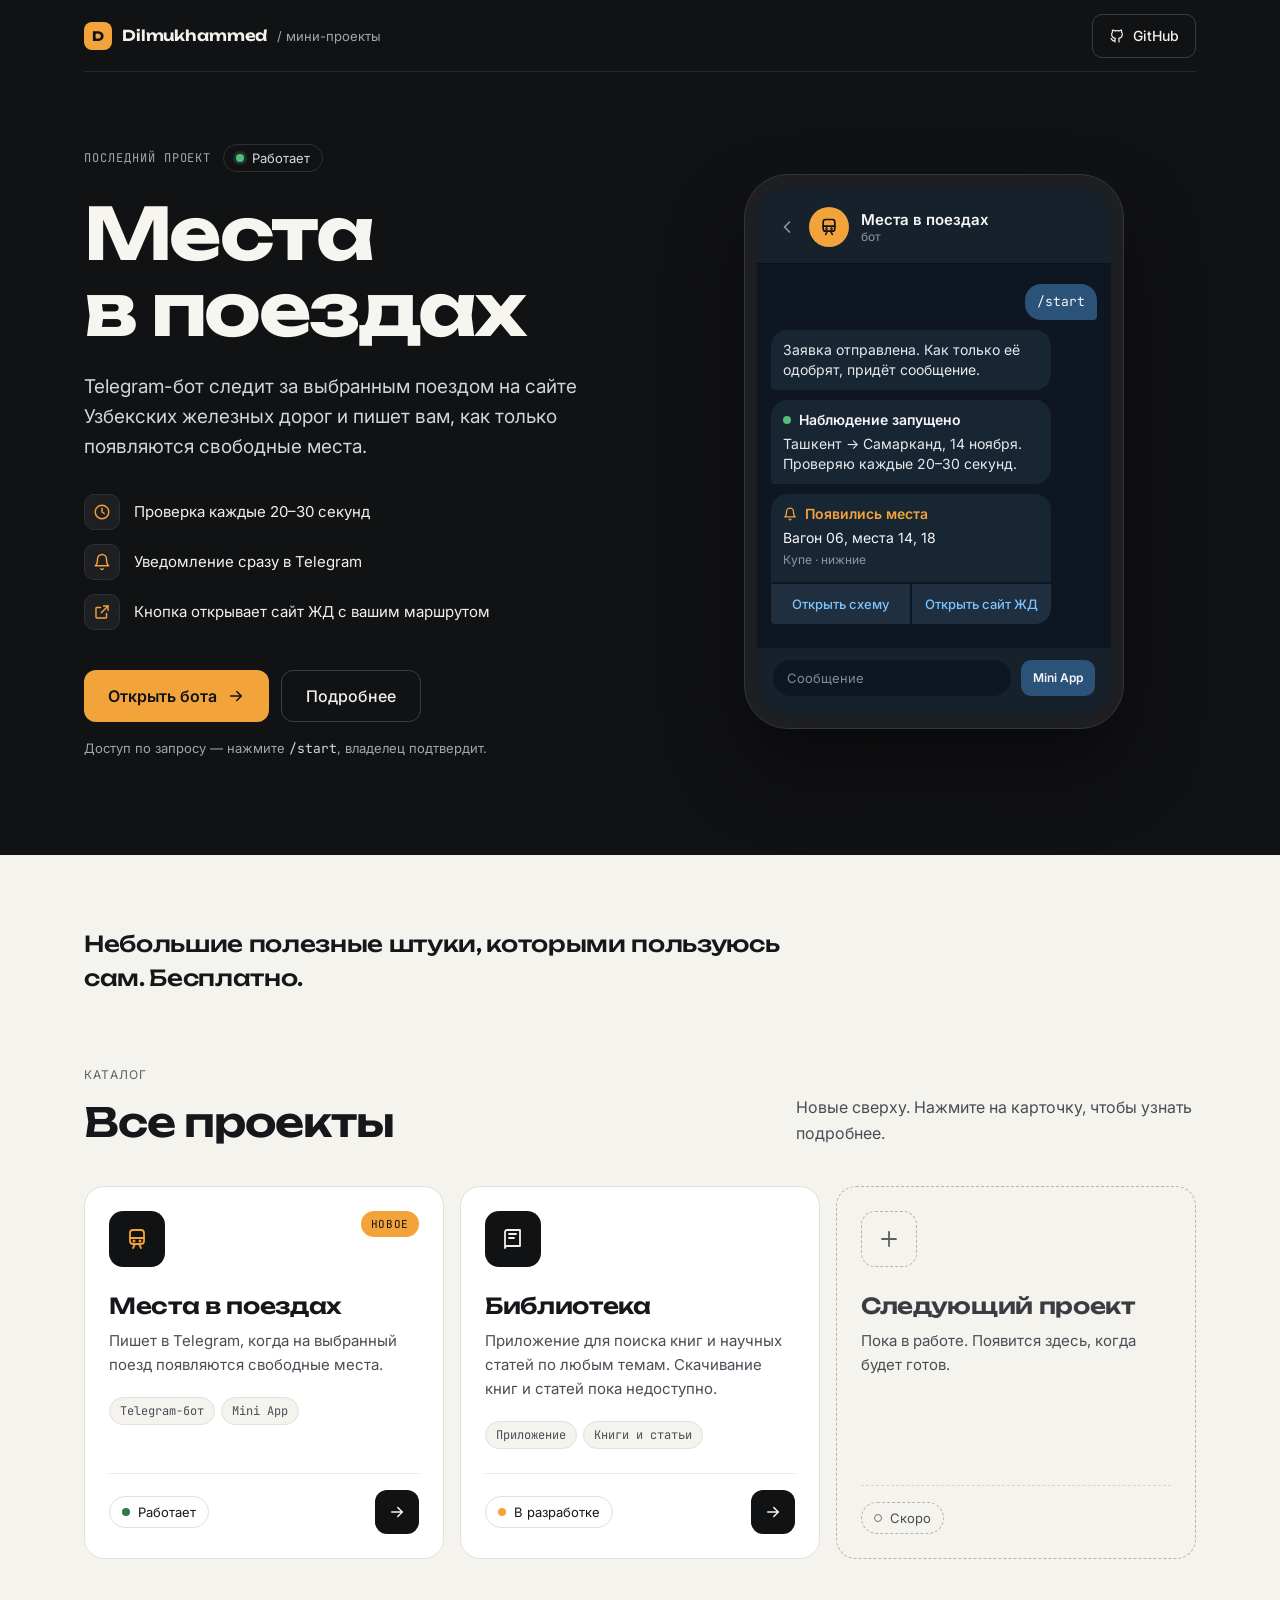
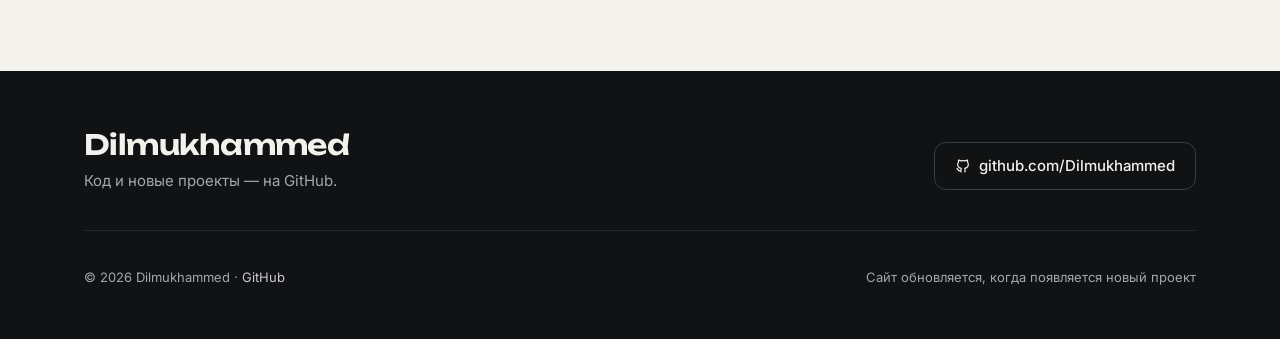
==== index.html @ aae3a8db "Hub of mini-projects: home, trains and library pages Co-Authored-By: Claude Opus 5.5 <noreply@anthro" ====
<!doctype html>
<html lang="ru">
<head>
<meta charset="utf-8">
<meta name="viewport" content="width=device-width, initial-scale=1">
<title>Dilmukhammed — проекты</title>
<meta name="description" content="Небольшие полезные проекты Dilmukhammed: Telegram-бот «Места в поездах», который сообщает о свободных местах на поезда Узбекистана, и приложение «Библиотека» для поиска книг и статей.">
<meta name="theme-color" content="#111214">
<meta property="og:type" content="website">
<meta property="og:title" content="Dilmukhammed — проекты">
<meta property="og:description" content="Небольшие полезные штуки, которыми пользуюсь сам: бот «Места в поездах» и приложение «Библиотека».">
<meta property="og:url" content="https://dilmukhammed.github.io/">
<meta property="og:locale" content="ru_RU">
<link rel="canonical" href="https://dilmukhammed.github.io/">
<link rel="icon" href="assets/favicon.svg" type="image/svg+xml">
<link rel="preconnect" href="https://fonts.googleapis.com">
<link rel="preconnect" href="https://fonts.gstatic.com" crossorigin>
<link href="https://fonts.googleapis.com/css2?family=Unbounded:wght@500;600;700&amp;family=Inter:wght@400;500;600&amp;family=JetBrains+Mono:wght@500&amp;display=swap" rel="stylesheet">
<link rel="stylesheet" href="assets/style.css">
</head>
<body>
<a class="skip-link" href="#main">К содержимому</a>

<header class="site-header dark">
  <div class="wrap">
    <div class="bar">
      <a class="brand" href="index.html" aria-label="Dilmukhammed — на главную">
        <span class="brand-mark" aria-hidden="true">D</span>
        <span class="brand-name">Dilmukhammed</span>
        <span class="brand-sub">/ мини-проекты</span>
      </a>
      <a class="btn btn-ghost btn-sm icon-sm" href="https://github.com/Dilmukhammed" target="_blank" rel="noopener" aria-label="GitHub: Dilmukhammed">
        <svg aria-hidden="true" width="16" height="16" viewBox="0 0 24 24" fill="none" stroke="currentColor" stroke-width="1.8" stroke-linecap="round" stroke-linejoin="round"><path d="M9 19c-4.3 1.4-4.3-2.5-6-3m12 5v-3.5c0-1 .1-1.4-.5-2 2.8-.3 5.5-1.4 5.5-6a4.6 4.6 0 0 0-1.3-3.2 4.2 4.2 0 0 0-.1-3.2s-1.1-.3-3.5 1.3a12.3 12.3 0 0 0-6.2 0C6.5 2.8 5.4 3.1 5.4 3.1a4.2 4.2 0 0 0-.1 3.2A4.6 4.6 0 0 0 4 9.5c0 4.6 2.7 5.7 5.5 6-.6.6-.6 1.2-.5 2V21"/></svg>
        <span class="hide-sm">GitHub</span>
      </a>
    </div>
  </div>
</header>

<main id="main">
<div class="dark">
  <section class="hero wrap" aria-labelledby="hero-title">
    <div class="hero-grid">
      <div>
        <div class="hero-meta tight">
          <span class="kicker-mono">Последний проект</span>
          <span class="pill-dark sm"><span class="dot dot-ok glow" aria-hidden="true"></span>Работает</span>
        </div>

        <h1 class="hero-title" id="hero-title">Места<br>в поездах</h1>

        <p class="lead">Telegram-бот следит за выбранным поездом на сайте Узбекских железных дорог и пишет вам, как только появляются свободные места.</p>

        <ul class="ticks">
          <li>
            <span class="tick-icon" aria-hidden="true"><svg width="18" height="18" viewBox="0 0 24 24" fill="none" stroke="currentColor" stroke-width="1.9" stroke-linecap="round" stroke-linejoin="round"><circle cx="12" cy="12" r="9"/><path d="M12 7v5l3 2"/></svg></span>
            Проверка каждые 20–30 секунд
          </li>
          <li>
            <span class="tick-icon" aria-hidden="true"><svg width="18" height="18" viewBox="0 0 24 24" fill="none" stroke="currentColor" stroke-width="1.9" stroke-linecap="round" stroke-linejoin="round"><path d="M6 8a6 6 0 0 1 12 0c0 7 3 9 3 9H3s3-2 3-9"/><path d="M10.3 21a1.94 1.94 0 0 0 3.4 0"/></svg></span>
            Уведомление сразу в Telegram
          </li>
          <li>
            <span class="tick-icon" aria-hidden="true"><svg width="18" height="18" viewBox="0 0 24 24" fill="none" stroke="currentColor" stroke-width="1.9" stroke-linecap="round" stroke-linejoin="round"><path d="M14 4h6v6"/><path d="M20 4 11 13"/><path d="M18 14v5a1 1 0 0 1-1 1H5a1 1 0 0 1-1-1V7a1 1 0 0 1 1-1h5"/></svg></span>
            Кнопка открывает сайт ЖД с вашим маршрутом
          </li>
        </ul>

        <div class="actions">
          <a class="btn btn-primary" href="https://t.me/railticket_checker_bot" target="_blank" rel="noopener">
            Открыть бота
            <svg aria-hidden="true" width="18" height="18" viewBox="0 0 24 24" fill="none" stroke="currentColor" stroke-width="2" stroke-linecap="round" stroke-linejoin="round"><path d="M5 12h14"/><path d="m13 6 6 6-6 6"/></svg>
          </a>
          <a class="btn btn-ghost" href="trains/index.html">Подробнее</a>
        </div>
        <p class="hero-note">Доступ по запросу — нажмите <span class="mono">/start</span>, владелец подтвердит.</p>
      </div>

      <div class="phone-wrap">
        <div class="phone" role="img" aria-label="Пример переписки с ботом: запуск наблюдения за поездом Ташкент — Самарканд и уведомление о появившихся местах">
          <div class="screen">
            <div class="chat-head">
              <svg width="20" height="20" viewBox="0 0 24 24" fill="none" stroke="#8B98A5" stroke-width="2" stroke-linecap="round" stroke-linejoin="round"><path d="m15 18-6-6 6-6"/></svg>
              <div class="avatar"><svg width="20" height="20" viewBox="0 0 24 24" fill="none" stroke="#111214" stroke-width="2" stroke-linecap="round" stroke-linejoin="round"><rect x="5" y="3" width="14" height="14" rx="3"/><path d="M5 11h14"/><path d="m8 21 2-4"/><path d="m16 21-2-4"/><circle cx="9" cy="14" r=".6"/><circle cx="15" cy="14" r=".6"/></svg></div>
              <div><div class="chat-title">Места в поездах</div><div class="chat-sub">бот</div></div>
            </div>
            <div class="msgs">
              <div class="msg-out mono">/start</div>
              <div class="msg msg-in">Заявка отправлена. Как только её одобрят, придёт сообщение.</div>
              <div class="msg msg-in">
                <div class="msg-strong"><span class="dot dot-ok"></span>Наблюдение запущено</div>
                Ташкент → Самарканд, 14 ноября. Проверяю каждые 20–30 секунд.
              </div>
              <div class="msg msg-in msg-full">
                <div class="msg-body">
                  <div class="msg-strong accent"><svg width="14" height="14" viewBox="0 0 24 24" fill="none" stroke="currentColor" stroke-width="2.2" stroke-linecap="round" stroke-linejoin="round"><path d="M6 8a6 6 0 0 1 12 0c0 7 3 9 3 9H3s3-2 3-9"/><path d="M10.3 21a1.94 1.94 0 0 0 3.4 0"/></svg>Появились места</div>
                  <div class="msg-hl">Вагон 06, места 14, 18</div>
                  <div class="msg-meta">Купе · нижние</div>
                </div>
                <div class="msg-btns"><span>Открыть схему</span><span>Открыть сайт ЖД</span></div>
              </div>
            </div>
            <div class="composer">
              <div class="composer-input">Сообщение</div>
              <div class="composer-btn">Mini App</div>
            </div>
          </div>
        </div>
      </div>
    </div>
  </section>
</div>

  <section class="wrap" style="padding-top:72px" aria-label="О сайте">
    <p class="intro">Небольшие полезные штуки, которыми пользуюсь сам. Бесплатно.</p>
  </section>

  <section id="projects" class="wrap section end" style="padding-top:72px" aria-labelledby="projects-title">
    <div class="section-head">
      <div>
        <div class="kicker">Каталог</div>
        <h2 class="h2" id="projects-title">Все проекты</h2>
      </div>
      <p>Новые сверху. Нажмите на карточку, чтобы узнать подробнее.</p>
    </div>

    <div class="grid">
      <a class="card" href="trains/index.html">
        <div class="card-top">
          <span class="tile-icon accent" aria-hidden="true"><svg width="24" height="24" viewBox="0 0 24 24" fill="none" stroke="currentColor" stroke-width="1.8" stroke-linecap="round" stroke-linejoin="round"><rect x="5" y="3" width="14" height="14" rx="3"/><path d="M5 11h14"/><path d="m8 21 2-4"/><path d="m16 21-2-4"/><circle cx="9" cy="14" r=".6"/><circle cx="15" cy="14" r=".6"/></svg></span>
          <span class="badge-new">новое</span>
        </div>
        <h3>Места в поездах</h3>
        <p>Пишет в Telegram, когда на выбранный поезд появляются свободные места.</p>
        <div class="tags"><span class="tag">Telegram-бот</span><span class="tag">Mini App</span></div>
        <div class="card-foot">
          <span class="status"><span class="dot dot-ok-ink" aria-hidden="true"></span>Работает</span>
          <span class="go" aria-hidden="true"><svg width="18" height="18" viewBox="0 0 24 24" fill="none" stroke="currentColor" stroke-width="2" stroke-linecap="round" stroke-linejoin="round"><path d="M5 12h14"/><path d="m13 6 6 6-6 6"/></svg></span>
        </div>
      </a>

      <a class="card" href="library/index.html">
        <div class="card-top">
          <span class="tile-icon" aria-hidden="true"><svg width="24" height="24" viewBox="0 0 24 24" fill="none" stroke="currentColor" stroke-width="1.8" stroke-linecap="round" stroke-linejoin="round"><path d="M4 19.5V5a2 2 0 0 1 2-2h13v16H6a2 2 0 0 0-2 2z"/><path d="M8 7h7"/><path d="M8 11h5"/></svg></span>
        </div>
        <h3>Библиотека</h3>
        <p>Приложение для поиска книг и научных статей по любым темам. Скачивание книг и статей пока недоступно.</p>
        <div class="tags"><span class="tag">Приложение</span><span class="tag">Книги и статьи</span></div>
        <div class="card-foot">
          <span class="status"><span class="dot dot-accent" aria-hidden="true"></span>В разработке</span>
          <span class="go" aria-hidden="true"><svg width="18" height="18" viewBox="0 0 24 24" fill="none" stroke="currentColor" stroke-width="2" stroke-linecap="round" stroke-linejoin="round"><path d="M5 12h14"/><path d="m13 6 6 6-6 6"/></svg></span>
        </div>
      </a>

      <div class="card soon">
        <div class="card-top">
          <span class="tile-icon dashed" aria-hidden="true"><svg width="24" height="24" viewBox="0 0 24 24" fill="none" stroke="currentColor" stroke-width="1.8" stroke-linecap="round" stroke-linejoin="round"><path d="M12 5v14"/><path d="M5 12h14"/></svg></span>
        </div>
        <h3>Следующий проект</h3>
        <p>Пока в работе. Появится здесь, когда будет готов.</p>
        <div class="card-foot">
          <span class="status dashed"><span class="dot dot-ring" aria-hidden="true"></span>Скоро</span>
        </div>
      </div>
    </div>
  </section>
</main>

<footer class="site-footer">
  <div class="wrap">
    <div class="foot-top">
      <div>
        <div class="foot-name">Dilmukhammed</div>
        <div class="foot-sub">Код и новые проекты — на GitHub.</div>
      </div>
      <div class="actions">
        <a class="btn btn-ghost btn-md" href="https://github.com/Dilmukhammed" target="_blank" rel="noopener">
          <svg aria-hidden="true" width="16" height="16" viewBox="0 0 24 24" fill="none" stroke="currentColor" stroke-width="1.8" stroke-linecap="round" stroke-linejoin="round"><path d="M9 19c-4.3 1.4-4.3-2.5-6-3m12 5v-3.5c0-1 .1-1.4-.5-2 2.8-.3 5.5-1.4 5.5-6a4.6 4.6 0 0 0-1.3-3.2 4.2 4.2 0 0 0-.1-3.2s-1.1-.3-3.5 1.3a12.3 12.3 0 0 0-6.2 0C6.5 2.8 5.4 3.1 5.4 3.1a4.2 4.2 0 0 0-.1 3.2A4.6 4.6 0 0 0 4 9.5c0 4.6 2.7 5.7 5.5 6-.6.6-.6 1.2-.5 2V21"/></svg>
          github.com/Dilmukhammed
        </a>
      </div>
    </div>
    <div class="foot-bottom">
      <span>© 2026 Dilmukhammed · <a href="https://github.com/Dilmukhammed" target="_blank" rel="noopener">GitHub</a></span>
      <span>Сайт обновляется, когда появляется новый проект</span>
    </div>
  </div>
</footer>
</body>
</html>
---- assets/style.css ----
/* Dilmukhammed — мини-проекты. Shared styles ("Signal on graphite"). */

:root {
  --accent: #F2A33A;
  --accent-ink: #8A5410;
  --graphite: #111214;
  --graphite-2: #1D1F23;
  --graphite-3: #1A1C20;
  --line-dark: #26282D;
  --line-dark-2: #2E3036;
  --line-dark-3: #3A3D44;
  --paper: #F5F3EE;
  --ink: #16171A;
  --ink-2: #2E3036;
  --muted: #4A4D54;
  --muted-2: #5C5F66;
  --line: #E3E0D8;
  --line-2: #ECE9E2;
  --line-3: #D9D5CB;
  --dash: #B9B4A8;
  --on-dark: #F3F1EC;
  --on-dark-strong: #F7F5F0;
  --on-dark-2: #D3D4D8;
  --on-dark-3: #C9CBD0;
  --on-dark-muted: #A3A6AD;
  --ok: #4FBF7A;
  --ok-ink: #2F7A4B;
  --f-display: 'Unbounded', system-ui, sans-serif;
  --f-body: 'Inter', system-ui, -apple-system, 'Segoe UI', sans-serif;
  --f-mono: 'JetBrains Mono', ui-monospace, SFMono-Regular, Menlo, monospace;
  --gutter: 24px;
  color-scheme: light;
}

*, *::before, *::after { box-sizing: border-box; }
html { -webkit-text-size-adjust: 100%; background: var(--graphite); }
body {
  margin: 0;
  background: var(--paper);
  color: var(--ink);
  font-family: var(--f-body);
  -webkit-font-smoothing: antialiased;
  overflow-x: hidden;
}
img, svg { display: block; }
a { color: inherit; text-decoration: none; }
a:hover { opacity: .88; }
a:focus-visible, button:focus-visible {
  outline: 2px solid var(--ink);
  outline-offset: 3px;
}
.dark a:focus-visible, .dark button:focus-visible,
.band a:focus-visible, .band button:focus-visible,
.site-footer a:focus-visible, .site-footer button:focus-visible { outline-color: var(--accent); }
.back-link:focus-visible, .more:focus-visible, .foot-bottom a:focus-visible { border-radius: 6px; }
h1, h2, h3 { text-wrap: balance; }

.skip-link {
  position: absolute; left: 16px; top: -100px; z-index: 10;
  padding: 10px 16px; border-radius: 10px;
  background: var(--accent); color: var(--graphite); font-weight: 600;
}
.skip-link:focus { top: 12px; }

.wrap { max-width: 1160px; margin: 0 auto; padding-left: var(--gutter); padding-right: var(--gutter); }
.dark { background: var(--graphite); color: var(--on-dark); }

/* ---------- header ---------- */
.site-header .bar {
  display: flex; align-items: center; justify-content: space-between; gap: 24px;
  height: 72px; border-bottom: 1px solid var(--line-dark);
}
.header-left { display: flex; align-items: center; gap: 24px; min-width: 0; }
.brand { display: flex; align-items: center; gap: 10px; min-height: 44px; min-width: 0; }
.brand-mark {
  flex: none; display: inline-flex; align-items: center; justify-content: center;
  width: 28px; height: 28px; border-radius: 8px;
  background: var(--accent); color: var(--graphite);
  font-family: var(--f-display); font-weight: 700; font-size: 13px;
}
.brand-name { font-family: var(--f-display); font-weight: 600; font-size: 15px; letter-spacing: -0.01em; }
.brand-sub { font-size: 13px; color: var(--on-dark-muted); white-space: nowrap; }
.nav-links { display: flex; align-items: center; gap: 32px; font-size: 14px; color: var(--on-dark-3); }
.nav-links a { display: inline-flex; align-items: center; min-height: 44px; }
.nav-links a[aria-current="page"] { color: var(--on-dark-strong); }
.back-link { display: inline-flex; align-items: center; gap: 8px; min-height: 44px; font-size: 14px; color: var(--on-dark-3); }

/* ---------- buttons, pills ---------- */
.btn {
  display: inline-flex; align-items: center; gap: 10px;
  min-height: 52px; padding: 0 24px; border-radius: 12px;
  font-weight: 600; font-size: 16px;
}
.btn-primary { background: var(--accent); color: var(--graphite); }
.btn-ghost { border: 1px solid var(--line-dark-3); color: var(--on-dark); font-weight: 500; }
.btn-sm { min-height: 44px; padding: 0 16px; border-radius: 10px; gap: 8px; font-size: 14px; font-weight: 500; }
.btn-md { min-height: 48px; padding: 0 20px; gap: 8px; font-size: 15px; }
.actions { display: flex; flex-wrap: wrap; align-items: center; gap: 12px; }

.pill-dark {
  display: inline-flex; align-items: center; gap: 10px; height: 32px; padding: 0 12px;
  border: 1px solid var(--line-dark-2); border-radius: 999px; font-size: 13px; color: #D9DADE;
}
.pill-dark.sm { height: 28px; gap: 8px; }
.dot { flex: none; width: 8px; height: 8px; border-radius: 50%; }
.dot-ok { background: var(--ok); }
.dot-ok.glow { box-shadow: 0 0 0 3px rgba(79,191,122,.18); }
.dot-ok-ink { background: var(--ok-ink); }
.dot-accent { background: var(--accent); }
.dot-accent.glow { box-shadow: 0 0 0 3px rgba(242,163,58,.18); }
.dot-ring { border: 1.5px solid #77736A; }

.handle {
  display: inline-flex; align-items: center; min-height: 52px; padding: 0 16px;
  border-radius: 12px; border: 1px solid var(--line-dark-3);
  font-family: var(--f-mono); font-size: 14px; color: #D9DADE;
  overflow-wrap: anywhere;
}
/* Non-clickable status badge (used instead of a CTA when there is no public link) */
.status-badge {
  display: inline-flex; align-items: center; gap: 10px;
  min-height: 52px; padding: 0 20px; border-radius: 999px;
  border: 1px dashed var(--line-dark-3); background: var(--graphite-2);
  font-family: var(--f-mono); font-size: 14px; color: var(--on-dark-3);
  cursor: default; user-select: none;
}
kbd, .kbd {
  display: inline-flex; align-items: center; height: 24px; padding: 0 8px; border-radius: 6px;
  background: var(--graphite-2); border: 1px solid var(--line-dark-3);
  font-family: var(--f-mono); font-size: 12px; font-weight: 500; color: var(--on-dark);
}
.mono { font-family: var(--f-mono); }

/* ---------- hero ---------- */
.hero { padding-top: 72px; padding-bottom: 96px; }
.hero.project { padding-top: 32px; }
.hero-grid {
  display: grid; grid-template-columns: repeat(auto-fit, minmax(min(280px, 100%), 1fr));
  gap: 64px; align-items: center;
}
.hero-grid.wide-min { grid-template-columns: repeat(auto-fit, minmax(min(340px, 100%), 1fr)); }
.project .hero-grid { margin-top: 32px; }
.hero-meta { display: flex; flex-wrap: wrap; align-items: center; gap: 16px; }
.hero-meta.tight { gap: 12px; }
.kicker-mono { font-family: var(--f-mono); font-size: 12px; letter-spacing: .08em; text-transform: uppercase; color: var(--on-dark-muted); }
.project-icon {
  flex: none; display: flex; align-items: center; justify-content: center;
  width: 64px; height: 64px; border-radius: 16px; background: var(--accent); color: var(--graphite);
}
.project-icon.sm { width: 56px; height: 56px; border-radius: 14px; }
.hero-title {
  margin: 24px 0; font-family: var(--f-display); font-weight: 700;
  font-size: clamp(36px, 5.6vw, 72px); line-height: 1.06; letter-spacing: -0.035em; color: var(--on-dark-strong);
}
.hero-title.md { font-size: clamp(36px, 5vw, 64px); line-height: 1.09; margin: 28px 0 20px; }
.hero-title.lib { margin: 32px 0 24px; }
.lead { margin: 0 0 32px; font-size: 19px; line-height: 30px; color: var(--on-dark-2); max-width: 500px; }
.lead.spaced { margin-bottom: 40px; }
.hero-note { margin: 16px 0 0; font-size: 13px; line-height: 20px; color: var(--on-dark-muted); max-width: 460px; }
.hero-note.lg { margin-top: 20px; font-size: 14px; line-height: 22px; }
.hero-note.flex { display: flex; flex-wrap: wrap; align-items: center; gap: 8px; }
.hero-note .mono { color: #D9DADE; }

.ticks { list-style: none; margin: 0 0 40px; padding: 0; display: flex; flex-direction: column; gap: 14px; max-width: 500px; }
.ticks li { display: flex; align-items: center; gap: 14px; font-size: 15px; line-height: 22px; color: var(--on-dark); }
.tick-icon {
  flex: none; width: 36px; height: 36px; border-radius: 10px;
  background: var(--graphite-2); border: 1px solid var(--line-dark-2); color: var(--accent);
  display: flex; align-items: center; justify-content: center;
}

/* ---------- phone mockup ---------- */
.phone-wrap { display: flex; justify-content: center; min-width: 0; }
.phone {
  width: 100%; max-width: 380px; padding: 12px; border-radius: 44px;
  background: var(--graphite-2); border: 1px solid #33363C; box-shadow: 0 40px 80px rgba(0,0,0,.45);
}
.screen { border-radius: 34px; overflow: hidden; background: #0E1621; }
.chat-head { display: flex; align-items: center; gap: 12px; padding: 20px 20px 16px; background: #17212B; border-bottom: 1px solid #0B1219; }
.avatar { flex: none; width: 40px; height: 40px; border-radius: 50%; background: var(--accent); display: flex; align-items: center; justify-content: center; }
.chat-title { font-size: 15px; font-weight: 600; color: #F5F7F9; }
.chat-sub { font-size: 12px; color: #8B98A5; }
.msgs { display: flex; flex-direction: column; gap: 10px; padding: 20px 14px 24px; font-size: 14px; line-height: 20px; }
.msg { max-width: 86%; padding: 10px 12px; border-radius: 16px 16px 16px 4px; background: #182533; color: #E6EAEE; }
.msg-in { align-self: flex-start; }
.msg-out { align-self: flex-end; max-width: 70%; padding: 8px 12px; border-radius: 16px 16px 4px 16px; background: #2B5278; color: #F5F7F9; }
.msg-out.mono { font-size: 13px; }
.msg-full { width: 86%; padding: 0; overflow: hidden; }
.msg-body { padding: 10px 12px 12px; }
.msg-strong { display: flex; align-items: center; gap: 8px; font-weight: 600; color: #F5F7F9; margin-bottom: 4px; }
.msg-strong.accent { color: var(--accent); }
.msg-hl { color: #F5F7F9; }
.msg-meta { font-size: 12px; color: #8B98A5; margin-top: 2px; }
.msg-btns { display: grid; grid-template-columns: 1fr 1fr; gap: 2px; border-top: 2px solid #0E1621; background: #0E1621; }
.msg-btns span { padding: 10px 4px; text-align: center; background: #1F2F40; color: #7CC4FF; font-size: 13px; font-weight: 500; }
.results { align-self: flex-start; width: 86%; display: flex; flex-direction: column; gap: 2px; border-radius: 16px 16px 16px 4px; background: #0E1621; overflow: hidden; }
.result { padding: 10px 12px; background: #182533; }
.result-top { display: flex; justify-content: space-between; align-items: flex-start; gap: 8px; }
.result-title { font-weight: 600; color: #F5F7F9; }
.result-tag { flex: none; padding: 2px 8px; border-radius: 999px; font-family: var(--f-mono); font-size: 11px; background: var(--accent); color: var(--graphite); }
.result-tag.alt { background: #2B5278; color: #F5F7F9; }
.composer { display: flex; align-items: center; gap: 10px; padding: 12px 16px 20px; background: #17212B; }
.composer-input { flex: 1; min-width: 0; height: 36px; border-radius: 18px; background: #0E1621; display: flex; align-items: center; padding: 0 14px; font-size: 13px; color: #7F8B96; }
.composer-btn { flex: none; height: 36px; padding: 0 12px; border-radius: 10px; background: #2B5278; display: flex; align-items: center; font-size: 12px; font-weight: 600; color: #F5F7F9; }
.composer-btn.round { width: 36px; padding: 0; border-radius: 50%; justify-content: center; }

/* ---------- sections (light) ---------- */
.section { padding-top: 96px; }
.section.lg { padding-top: 112px; }
.section.end { padding-bottom: 112px; }
.kicker { font-size: 12px; letter-spacing: .1em; text-transform: uppercase; color: var(--muted-2); margin-bottom: 16px; }
.dark .kicker, .band .kicker { color: var(--on-dark-muted); }
.h2 { margin: 0; font-family: var(--f-display); font-weight: 600; font-size: 40px; line-height: 48px; letter-spacing: -0.025em; }
.h2.sm { font-size: 32px; line-height: 40px; }
.h2.band-h { font-size: 36px; line-height: 44px; }
.section-head { display: flex; flex-wrap: wrap; align-items: flex-end; justify-content: space-between; gap: 24px; margin-bottom: 40px; }
.section-head p { margin: 0; max-width: 400px; font-size: 16px; line-height: 26px; color: var(--muted); }
.band .section-head p { color: var(--on-dark-3); }
.intro { margin: 0; max-width: 720px; font-family: var(--f-display); font-weight: 500; font-size: 22px; line-height: 34px; letter-spacing: -0.015em; color: var(--ink); }
.why-grid { display: grid; grid-template-columns: repeat(auto-fit, minmax(min(280px, 100%), 1fr)); gap: 24px 64px; align-items: start; }
.why-grid p { margin: 0; font-size: 18px; line-height: 30px; color: var(--ink-2); max-width: 620px; }
.grid { display: grid; grid-template-columns: repeat(auto-fit, minmax(min(280px, 100%), 1fr)); gap: 16px; }
.grid.min250 { grid-template-columns: repeat(auto-fit, minmax(min(250px, 100%), 1fr)); }
ul.grid { list-style: none; margin: 0; padding: 0; }

/* project cards */
.card {
  display: flex; flex-direction: column; min-height: 280px; padding: 24px;
  background: #FFFFFF; border: 1px solid var(--line); border-radius: 20px;
}
.card-top { display: flex; align-items: flex-start; justify-content: space-between; gap: 12px; margin-bottom: 24px; }
.tile-icon {
  flex: none; width: 56px; height: 56px; border-radius: 14px; background: var(--graphite); color: var(--on-dark);
  display: flex; align-items: center; justify-content: center;
}
.tile-icon.accent { color: var(--accent); }
.tile-icon.dashed { background: transparent; border: 1.5px dashed var(--dash); color: var(--muted-2); }
.badge-new {
  display: inline-flex; align-items: center; height: 26px; padding: 0 10px; border-radius: 999px;
  background: var(--accent); color: var(--graphite);
  font-family: var(--f-mono); font-size: 11px; letter-spacing: .06em; text-transform: uppercase;
}
.card h3 { margin: 0 0 8px; font-family: var(--f-display); font-weight: 600; font-size: 22px; line-height: 30px; letter-spacing: -0.015em; }
.card p { margin: 0 0 20px; font-size: 15px; line-height: 24px; color: var(--muted); }
.tags { display: flex; flex-wrap: wrap; gap: 6px; margin-bottom: 24px; }
.tag { padding: 5px 10px; border-radius: 999px; background: var(--paper); border: 1px solid var(--line); font-family: var(--f-mono); font-size: 12px; color: var(--muted); }
.card-foot { margin-top: auto; display: flex; align-items: center; justify-content: space-between; gap: 16px; padding-top: 16px; border-top: 1px solid var(--line-2); }
.status {
  display: inline-flex; align-items: center; gap: 8px; height: 32px; padding: 0 12px; border-radius: 999px;
  background: #FFFFFF; border: 1px solid var(--line); font-size: 13px; color: var(--ink);
}
.status.dashed { background: transparent; border: 1px dashed var(--dash); color: var(--muted); }
.go {
  flex: none; display: inline-flex; align-items: center; justify-content: center;
  width: 44px; height: 44px; border-radius: 12px; background: var(--graphite); color: var(--on-dark-strong);
}
.card.soon { background: transparent; border: 1.5px dashed var(--dash); }
.card.soon h3 { color: #3A3C42; }
.card.soon p { margin-bottom: 24px; }
.card.soon .card-foot { border-top: 1px dashed var(--line-3); }

/* feature tiles */
.feature { display: flex; flex-direction: column; background: #FFFFFF; border: 1px solid var(--line); border-radius: 20px; padding: 24px; }
.feature-icon {
  display: flex; align-items: center; justify-content: center; width: 44px; height: 44px;
  border-radius: 12px; background: var(--graphite); color: var(--accent); margin-bottom: 20px;
}
.feature-num { font-family: var(--f-mono); font-size: 13px; color: var(--accent-ink); margin-bottom: 16px; }
.feature h3 { margin: 0 0 8px; font-size: 18px; line-height: 26px; font-weight: 600; }
.feature p { margin: 0; font-size: 15px; line-height: 24px; color: var(--muted); }

/* dark band inside light page */
.band { background: var(--graphite); color: var(--on-dark); border-radius: 24px; padding: 48px 40px; }
.snippet { background: var(--graphite-3); border: 1px solid var(--line-dark-2); border-radius: 16px; padding: 20px; min-width: 0; }
.snippet-label { font-family: var(--f-mono); font-size: 12px; color: var(--on-dark-muted); margin-bottom: 12px; }
.snippet-row { display: flex; justify-content: space-between; gap: 12px; font-size: 13px; color: var(--on-dark-3); margin-bottom: 12px; }
.trains { display: flex; flex-direction: column; gap: 8px; font-size: 14px; }
.train { display: flex; justify-content: space-between; align-items: center; gap: 8px; padding: 12px; border-radius: 10px; background: var(--graphite); border: 1px solid var(--line-dark-2); }
.train b { font-weight: 600; color: var(--on-dark); }
.train .dim { color: var(--on-dark-muted); }
.train small { font-size: 12px; color: var(--on-dark-muted); }
.train small.lit { color: var(--on-dark-3); }
.train.sel { background: var(--on-dark); color: var(--graphite); border-color: var(--on-dark); }
.train.sel b { color: var(--graphite); }
.train.sel .dim { color: var(--muted); }
.train.sel small { display: inline-flex; align-items: center; gap: 6px; font-weight: 600; color: var(--accent-ink); }
.train.sel small i { width: 6px; height: 6px; border-radius: 50%; background: var(--accent-ink); }
.f-label { font-size: 12px; color: var(--on-dark-muted); margin-bottom: 8px; }
.chips { display: flex; flex-wrap: wrap; gap: 6px; margin-bottom: 16px; font-size: 13px; }
.chip { padding: 6px 10px; border-radius: 999px; border: 1px solid var(--line-dark-3); color: var(--on-dark-3); }
.chip.on { background: var(--accent); border-color: var(--accent); color: var(--graphite); font-weight: 600; }
.field { display: flex; justify-content: space-between; align-items: center; padding: 10px 12px; border-radius: 10px; background: var(--graphite); border: 1px solid var(--line-dark-2); font-size: 13px; }
.field span:first-child { color: var(--on-dark-muted); }
.field span:last-child { font-weight: 600; color: var(--on-dark); }
.split-btns { display: flex; gap: 8px; margin-top: 16px; font-size: 13px; }
.split-btns span { flex: 1; text-align: center; padding: 8px; border-radius: 10px; border: 1px solid var(--line-dark-3); color: var(--on-dark-3); }
.coach { display: grid; grid-template-columns: repeat(3, 1fr); gap: 8px; }
.compartment { display: grid; gap: 6px; padding: 8px; border-radius: 10px; background: var(--graphite); }
.berths { display: grid; grid-template-columns: 1fr 1fr; gap: 4px; }
.berth { height: 28px; border-radius: 5px; background: #2A2C31; font-size: 11px; color: #9A9DA4; display: flex; align-items: center; justify-content: center; }
.berth.free { background: var(--accent); color: var(--graphite); font-weight: 600; }
.corridor { height: 10px; margin-top: 10px; border-radius: 5px; background: var(--graphite); }
.legend { display: flex; flex-wrap: wrap; gap: 16px; margin-top: 16px; font-size: 12px; color: var(--on-dark-3); }
.legend span { display: inline-flex; align-items: center; gap: 8px; }
.legend i { width: 12px; height: 12px; border-radius: 3px; background: var(--accent); }
.legend i.taken { background: #2A2C31; border: 1px solid var(--line-dark-3); }

.limit-strip {
  display: flex; flex-wrap: wrap; align-items: center; gap: 12px 20px; padding: 20px 24px;
  border-radius: 16px; background: #FFFFFF; border: 1px solid var(--line);
}
.limit-strip .mono { font-size: 12px; letter-spacing: .06em; text-transform: uppercase; color: var(--accent-ink); }
.limit-strip span:last-child { font-size: 16px; line-height: 24px; color: var(--ink); }
.limit-band { display: flex; flex-wrap: wrap; align-items: center; gap: 20px 32px; padding: 32px 40px; }
.limit-band .ico {
  flex: none; width: 48px; height: 48px; border-radius: 12px; border: 1px solid var(--line-dark-3); color: var(--accent);
  display: flex; align-items: center; justify-content: center;
}
.limit-band .txt { min-width: 0; flex: 1 1 260px; }
.limit-band .kicker { margin-bottom: 8px; }
.limit-band .big { font-size: 18px; line-height: 28px; color: var(--on-dark); }

/* other projects: compact cards (trains page) */
.mini { display: flex; align-items: center; gap: 20px; padding: 24px; border-radius: 20px; background: #FFFFFF; border: 1px solid var(--line); min-width: 0; }
.mini.soon { background: transparent; border: 1.5px dashed var(--dash); }
.mini-body { flex: 1; min-width: 0; }
.mini h3 { margin: 0 0 4px; font-family: var(--f-display); font-weight: 600; font-size: 20px; line-height: 28px; letter-spacing: -0.015em; }
.mini.soon h3 { color: #3A3C42; }
.mini-body div { font-size: 14px; line-height: 22px; color: var(--muted); }
.mini > svg { flex: none; }

/* other projects: rows (library page) */
.rows { border-top: 1px solid var(--line-3); }
.row {
  display: grid; grid-template-columns: repeat(auto-fit, minmax(min(240px, 100%), 1fr));
  gap: 16px 40px; align-items: center; padding: 32px 0; border-bottom: 1px solid var(--line-3);
}
.row-id { display: flex; align-items: center; gap: 20px; min-width: 0; }
.row-meta { display: flex; flex-wrap: wrap; align-items: center; gap: 8px; margin-bottom: 4px; font-family: var(--f-mono); font-size: 12px; color: var(--muted-2); }
.row-meta .new { padding: 2px 8px; border-radius: 999px; background: var(--graphite); color: var(--accent); font-size: 11px; }
.row h3 { margin: 0; font-family: var(--f-display); font-weight: 600; font-size: 22px; line-height: 30px; letter-spacing: -0.015em; }
.row.soon h3 { color: #3A3C42; }
.row-desc { font-size: 15px; line-height: 24px; color: var(--muted); }
.row-end { display: flex; align-items: center; justify-content: space-between; gap: 16px; }
.more { display: inline-flex; align-items: center; gap: 8px; min-height: 44px; font-size: 14px; font-weight: 600; color: var(--ink); }

/* ---------- footer ---------- */
.site-footer { background: var(--graphite); color: var(--on-dark); }
.site-footer .wrap { padding-top: 56px; padding-bottom: 40px; }
.foot-top { display: flex; flex-wrap: wrap; justify-content: space-between; align-items: flex-end; gap: 32px; padding-bottom: 40px; border-bottom: 1px solid var(--line-dark); }
.foot-name { font-family: var(--f-display); font-weight: 600; font-size: 28px; line-height: 36px; letter-spacing: -0.02em; margin-bottom: 8px; }
.foot-sub { font-size: 15px; color: var(--on-dark-muted); }
.foot-bottom { display: flex; flex-wrap: wrap; justify-content: space-between; align-items: center; gap: 8px 16px; padding-top: 24px; font-size: 13px; color: var(--on-dark-muted); }
.foot-bottom a { display: inline-flex; align-items: center; min-height: 44px; color: var(--on-dark-3); }

/* ---------- 404 ---------- */
.notfound { min-height: 100vh; display: flex; flex-direction: column; }
.notfound main { flex: 1; display: flex; align-items: center; }
.notfound .code { font-family: var(--f-mono); font-size: 14px; letter-spacing: .08em; color: var(--accent); }

/* ---------- motion ---------- */
a { transition: opacity .15s ease; }
@media (prefers-reduced-motion: reduce) {
  *, *::before, *::after { transition: none !important; animation: none !important; scroll-behavior: auto !important; }
}

/* ---------- responsive ---------- */
@media (max-width: 900px) {
  .nav-links { display: none; }
}
@media (max-width: 720px) {
  :root { --gutter: 16px; }
  .hero { padding-top: 40px; padding-bottom: 56px; }
  .hero.project { padding-top: 24px; }
  .hero-grid { gap: 48px; }
  .hero-title, .hero-title.md { line-height: 1.12; }
  .h2, .h2.sm, .h2.band-h { font-size: 28px; line-height: 34px; }
  .intro { font-size: 19px; line-height: 30px; }
  .section, .section.lg { padding-top: 72px; }
  .section.end { padding-bottom: 80px; }
  .band { padding: 28px 20px; }
  .limit-band { padding: 28px 20px; }
  .brand-sub, .hide-sm { display: none; }
  .btn-sm.icon-sm { padding: 0 12px; }
  .foot-name { font-size: 24px; line-height: 32px; }
  .phone { border-radius: 36px; padding: 10px; }
  .screen { border-radius: 28px; }
}
@media (max-width: 380px) {
  .card, .feature, .mini { padding: 20px; }
  .mini { gap: 16px; }
  .msgs { padding: 16px 10px 20px; font-size: 13px; }
  .msg, .msg-full, .results { width: 92%; max-width: 92%; }
  .btn { padding: 0 20px; }
}
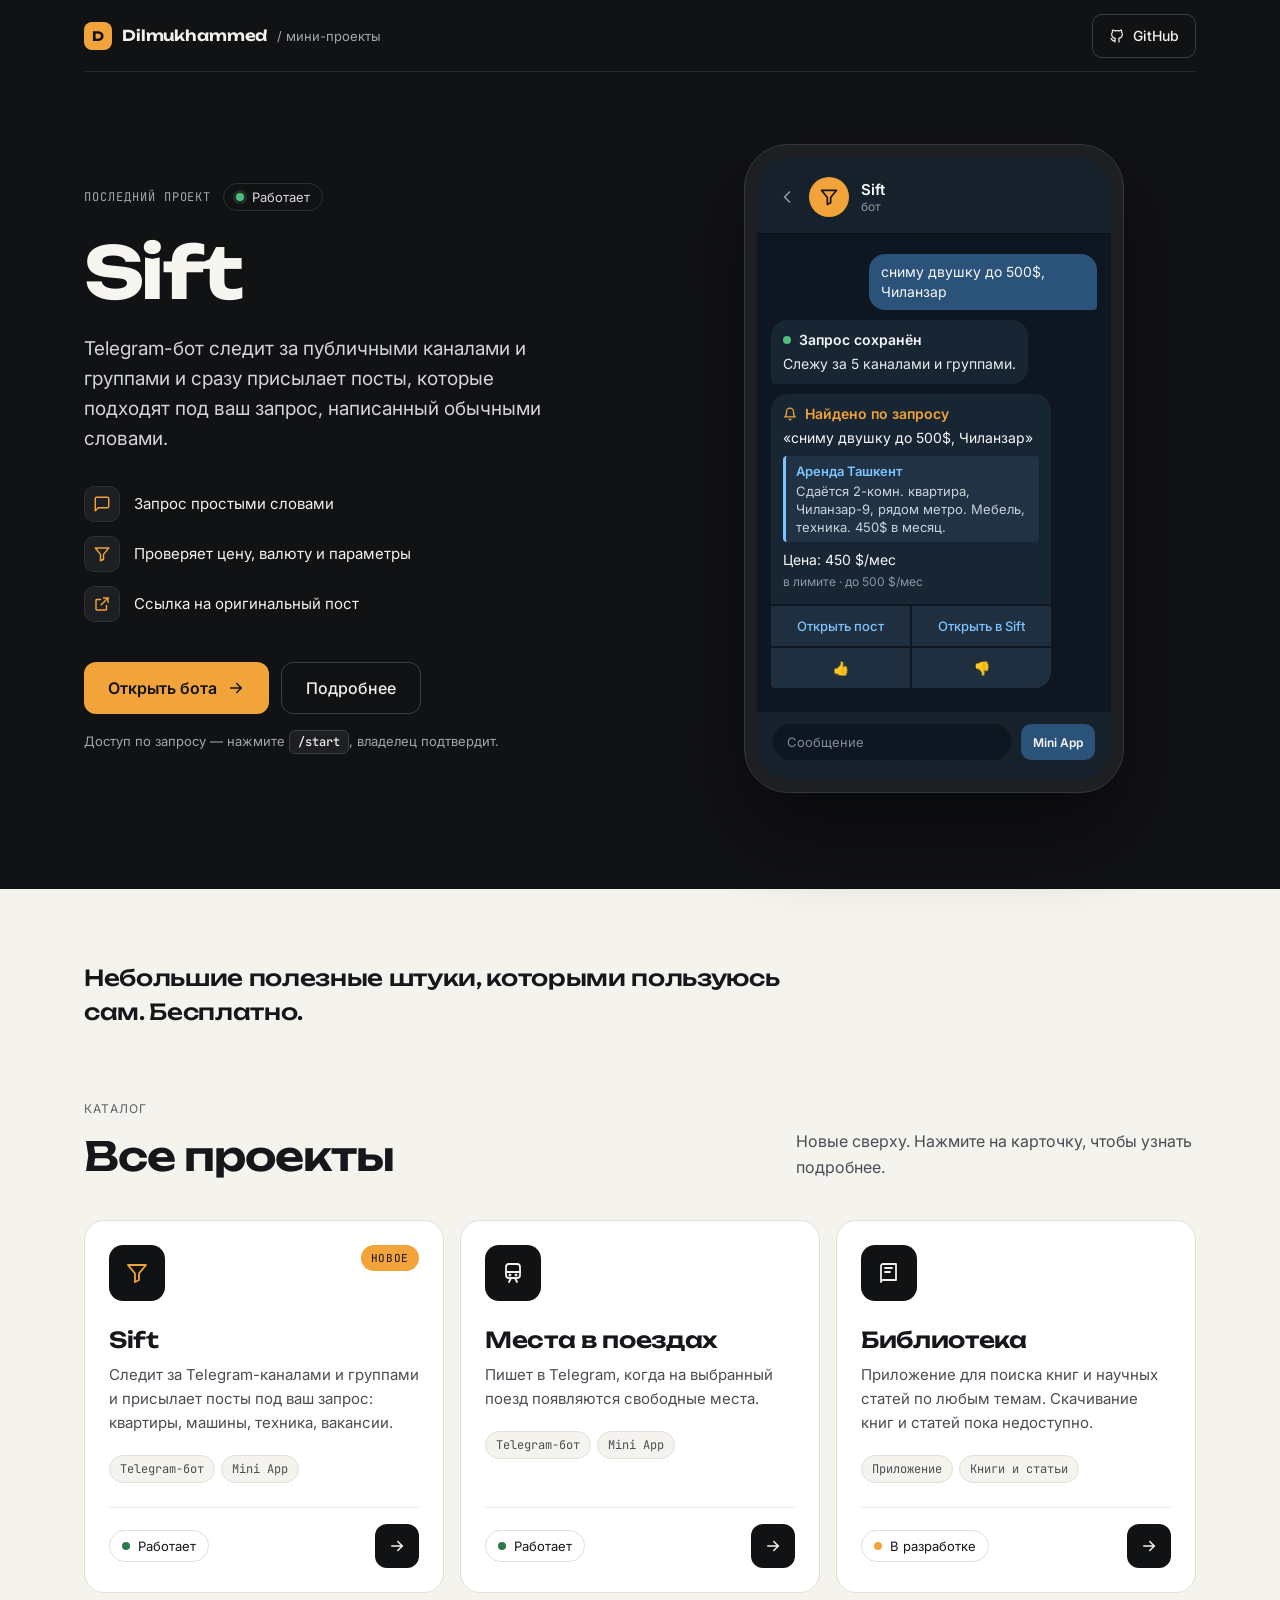
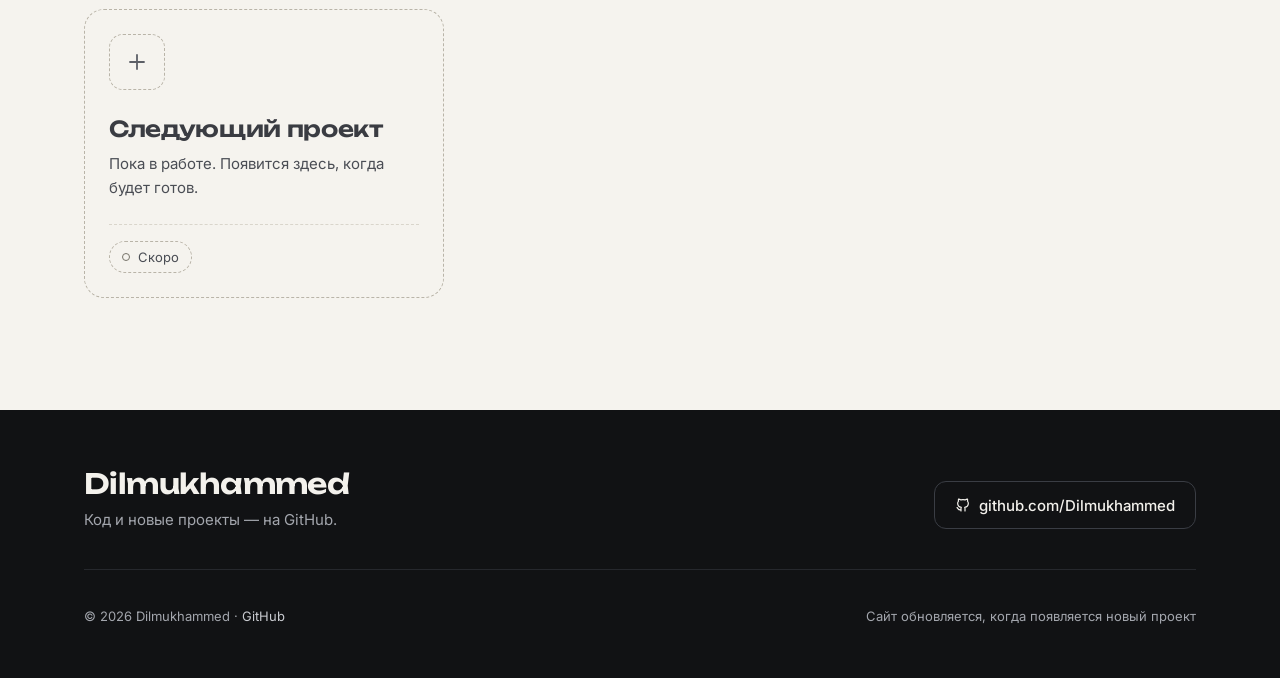
==== commit e40336aa: "Add Sift as the latest project; access by request Co-Authored-By: Claude Opus 5.5 <noreply@anthropic" ====
--- a/index.html
+++ b/index.html
@@ -4,11 +4,11 @@
 <meta charset="utf-8">
 <meta name="viewport" content="width=device-width, initial-scale=1">
 <title>Dilmukhammed — проекты</title>
-<meta name="description" content="Небольшие полезные проекты Dilmukhammed: Telegram-бот «Места в поездах», который сообщает о свободных местах на поезда Узбекистана, и приложение «Библиотека» для поиска книг и статей.">
+<meta name="description" content="Небольшие полезные проекты Dilmukhammed: Telegram-бот Sift, который присылает посты из Telegram-каналов под ваш запрос, бот «Места в поездах», который сообщает о свободных местах на поезда Узбекистана, и приложение «Библиотека» для поиска книг и статей.">
 <meta name="theme-color" content="#111214">
 <meta property="og:type" content="website">
 <meta property="og:title" content="Dilmukhammed — проекты">
-<meta property="og:description" content="Небольшие полезные штуки, которыми пользуюсь сам: бот «Места в поездах» и приложение «Библиотека».">
+<meta property="og:description" content="Небольшие полезные штуки, которыми пользуюсь сам: бот Sift, бот «Места в поездах» и приложение «Библиотека».">
 <meta property="og:url" content="https://dilmukhammed.github.io/">
 <meta property="og:locale" content="ru_RU">
 <link rel="canonical" href="https://dilmukhammed.github.io/">
@@ -47,57 +47,58 @@
           <span class="pill-dark sm"><span class="dot dot-ok glow" aria-hidden="true"></span>Работает</span>
         </div>
 
-        <h1 class="hero-title" id="hero-title">Места<br>в поездах</h1>
-
-        <p class="lead">Telegram-бот следит за выбранным поездом на сайте Узбекских железных дорог и пишет вам, как только появляются свободные места.</p>
+        <h1 class="hero-title" id="hero-title">Sift</h1>
+
+        <p class="lead">Telegram-бот следит за публичными каналами и группами и сразу присылает посты, которые подходят под ваш запрос, написанный обычными словами.</p>
 
         <ul class="ticks">
           <li>
-            <span class="tick-icon" aria-hidden="true"><svg width="18" height="18" viewBox="0 0 24 24" fill="none" stroke="currentColor" stroke-width="1.9" stroke-linecap="round" stroke-linejoin="round"><circle cx="12" cy="12" r="9"/><path d="M12 7v5l3 2"/></svg></span>
-            Проверка каждые 20–30 секунд
+            <span class="tick-icon" aria-hidden="true"><svg width="18" height="18" viewBox="0 0 24 24" fill="none" stroke="currentColor" stroke-width="1.9" stroke-linecap="round" stroke-linejoin="round"><path d="M21 15a2 2 0 0 1-2 2H7l-4 4V5a2 2 0 0 1 2-2h14a2 2 0 0 1 2 2z"/></svg></span>
+            Запрос простыми словами
           </li>
           <li>
-            <span class="tick-icon" aria-hidden="true"><svg width="18" height="18" viewBox="0 0 24 24" fill="none" stroke="currentColor" stroke-width="1.9" stroke-linecap="round" stroke-linejoin="round"><path d="M6 8a6 6 0 0 1 12 0c0 7 3 9 3 9H3s3-2 3-9"/><path d="M10.3 21a1.94 1.94 0 0 0 3.4 0"/></svg></span>
-            Уведомление сразу в Telegram
+            <span class="tick-icon" aria-hidden="true"><svg width="18" height="18" viewBox="0 0 24 24" fill="none" stroke="currentColor" stroke-width="1.9" stroke-linecap="round" stroke-linejoin="round"><path d="M3 4h18l-7 8.5V19l-4 2v-8.5z"/></svg></span>
+            Проверяет цену, валюту и параметры
           </li>
           <li>
             <span class="tick-icon" aria-hidden="true"><svg width="18" height="18" viewBox="0 0 24 24" fill="none" stroke="currentColor" stroke-width="1.9" stroke-linecap="round" stroke-linejoin="round"><path d="M14 4h6v6"/><path d="M20 4 11 13"/><path d="M18 14v5a1 1 0 0 1-1 1H5a1 1 0 0 1-1-1V7a1 1 0 0 1 1-1h5"/></svg></span>
-            Кнопка открывает сайт ЖД с вашим маршрутом
+            Ссылка на оригинальный пост
           </li>
         </ul>
 
         <div class="actions">
-          <a class="btn btn-primary" href="https://t.me/railticket_checker_bot" target="_blank" rel="noopener">
+          <a class="btn btn-primary" href="https://t.me/sift_alert_bot" target="_blank" rel="noopener">
             Открыть бота
             <svg aria-hidden="true" width="18" height="18" viewBox="0 0 24 24" fill="none" stroke="currentColor" stroke-width="2" stroke-linecap="round" stroke-linejoin="round"><path d="M5 12h14"/><path d="m13 6 6 6-6 6"/></svg>
           </a>
-          <a class="btn btn-ghost" href="trains/index.html">Подробнее</a>
-        </div>
-        <p class="hero-note">Доступ по запросу — нажмите <span class="mono">/start</span>, владелец подтвердит.</p>
+          <a class="btn btn-ghost" href="sift/index.html">Подробнее</a>
+        </div>
+        <p class="hero-note">Доступ по запросу — нажмите <kbd>/start</kbd>, владелец подтвердит.</p>
       </div>
 
       <div class="phone-wrap">
-        <div class="phone" role="img" aria-label="Пример переписки с ботом: запуск наблюдения за поездом Ташкент — Самарканд и уведомление о появившихся местах">
+        <div class="phone" role="img" aria-label="Пример уведомления Sift: по запросу «сниму двушку до 500$, Чиланзар» найден пост из канала «Аренда Ташкент», цена 450 долларов в месяц, кнопки «Открыть пост», «Открыть в Sift» и оценка находки">
           <div class="screen">
             <div class="chat-head">
               <svg width="20" height="20" viewBox="0 0 24 24" fill="none" stroke="#8B98A5" stroke-width="2" stroke-linecap="round" stroke-linejoin="round"><path d="m15 18-6-6 6-6"/></svg>
-              <div class="avatar"><svg width="20" height="20" viewBox="0 0 24 24" fill="none" stroke="#111214" stroke-width="2" stroke-linecap="round" stroke-linejoin="round"><rect x="5" y="3" width="14" height="14" rx="3"/><path d="M5 11h14"/><path d="m8 21 2-4"/><path d="m16 21-2-4"/><circle cx="9" cy="14" r=".6"/><circle cx="15" cy="14" r=".6"/></svg></div>
-              <div><div class="chat-title">Места в поездах</div><div class="chat-sub">бот</div></div>
+              <div class="avatar"><svg width="20" height="20" viewBox="0 0 24 24" fill="none" stroke="#111214" stroke-width="2" stroke-linecap="round" stroke-linejoin="round"><path d="M3 4h18l-7 8.5V19l-4 2v-8.5z"/></svg></div>
+              <div><div class="chat-title">Sift</div><div class="chat-sub">бот</div></div>
             </div>
             <div class="msgs">
-              <div class="msg-out mono">/start</div>
-              <div class="msg msg-in">Заявка отправлена. Как только её одобрят, придёт сообщение.</div>
+              <div class="msg-out">сниму двушку до 500$, Чиланзар</div>
               <div class="msg msg-in">
-                <div class="msg-strong"><span class="dot dot-ok"></span>Наблюдение запущено</div>
-                Ташкент → Самарканд, 14 ноября. Проверяю каждые 20–30 секунд.
+                <div class="msg-strong"><span class="dot dot-ok"></span>Запрос сохранён</div>
+                Слежу за 5 каналами и группами.
               </div>
               <div class="msg msg-in msg-full">
                 <div class="msg-body">
-                  <div class="msg-strong accent"><svg width="14" height="14" viewBox="0 0 24 24" fill="none" stroke="currentColor" stroke-width="2.2" stroke-linecap="round" stroke-linejoin="round"><path d="M6 8a6 6 0 0 1 12 0c0 7 3 9 3 9H3s3-2 3-9"/><path d="M10.3 21a1.94 1.94 0 0 0 3.4 0"/></svg>Появились места</div>
-                  <div class="msg-hl">Вагон 06, места 14, 18</div>
-                  <div class="msg-meta">Купе · нижние</div>
+                  <div class="msg-strong accent"><svg width="14" height="14" viewBox="0 0 24 24" fill="none" stroke="currentColor" stroke-width="2.2" stroke-linecap="round" stroke-linejoin="round"><path d="M6 8a6 6 0 0 1 12 0c0 7 3 9 3 9H3s3-2 3-9"/><path d="M10.3 21a1.94 1.94 0 0 0 3.4 0"/></svg>Найдено по запросу</div>
+                  <div class="msg-hl">«сниму двушку до 500$, Чиланзар»</div>
+                  <div class="msg-quote"><b>Аренда Ташкент</b>Сдаётся 2-комн. квартира, Чиланзар-9, рядом метро. Мебель, техника. 450$ в месяц.</div>
+                  <div class="msg-hl">Цена: 450 $/мес</div>
+                  <div class="msg-meta">в лимите · до 500 $/мес</div>
                 </div>
-                <div class="msg-btns"><span>Открыть схему</span><span>Открыть сайт ЖД</span></div>
+                <div class="msg-btns"><span>Открыть пост</span><span>Открыть в Sift</span><span>👍</span><span>👎</span></div>
               </div>
             </div>
             <div class="composer">
@@ -125,10 +126,23 @@
     </div>
 
     <div class="grid">
+      <a class="card" href="sift/index.html">
+        <div class="card-top">
+          <span class="tile-icon accent" aria-hidden="true"><svg width="24" height="24" viewBox="0 0 24 24" fill="none" stroke="currentColor" stroke-width="1.8" stroke-linecap="round" stroke-linejoin="round"><path d="M3 4h18l-7 8.5V19l-4 2v-8.5z"/></svg></span>
+          <span class="badge-new">новое</span>
+        </div>
+        <h3>Sift</h3>
+        <p>Следит за Telegram-каналами и группами и присылает посты под ваш запрос: квартиры, машины, техника, вакансии.</p>
+        <div class="tags"><span class="tag">Telegram-бот</span><span class="tag">Mini App</span></div>
+        <div class="card-foot">
+          <span class="status"><span class="dot dot-ok-ink" aria-hidden="true"></span>Работает</span>
+          <span class="go" aria-hidden="true"><svg width="18" height="18" viewBox="0 0 24 24" fill="none" stroke="currentColor" stroke-width="2" stroke-linecap="round" stroke-linejoin="round"><path d="M5 12h14"/><path d="m13 6 6 6-6 6"/></svg></span>
+        </div>
+      </a>
+
       <a class="card" href="trains/index.html">
         <div class="card-top">
-          <span class="tile-icon accent" aria-hidden="true"><svg width="24" height="24" viewBox="0 0 24 24" fill="none" stroke="currentColor" stroke-width="1.8" stroke-linecap="round" stroke-linejoin="round"><rect x="5" y="3" width="14" height="14" rx="3"/><path d="M5 11h14"/><path d="m8 21 2-4"/><path d="m16 21-2-4"/><circle cx="9" cy="14" r=".6"/><circle cx="15" cy="14" r=".6"/></svg></span>
-          <span class="badge-new">новое</span>
+          <span class="tile-icon" aria-hidden="true"><svg width="24" height="24" viewBox="0 0 24 24" fill="none" stroke="currentColor" stroke-width="1.8" stroke-linecap="round" stroke-linejoin="round"><rect x="5" y="3" width="14" height="14" rx="3"/><path d="M5 11h14"/><path d="m8 21 2-4"/><path d="m16 21-2-4"/><circle cx="9" cy="14" r=".6"/><circle cx="15" cy="14" r=".6"/></svg></span>
         </div>
         <h3>Места в поездах</h3>
         <p>Пишет в Telegram, когда на выбранный поезд появляются свободные места.</p>
--- a/assets/style.css
+++ b/assets/style.css
@@ -193,6 +193,13 @@
 .msg-meta { font-size: 12px; color: #8B98A5; margin-top: 2px; }
 .msg-btns { display: grid; grid-template-columns: 1fr 1fr; gap: 2px; border-top: 2px solid #0E1621; background: #0E1621; }
 .msg-btns span { padding: 10px 4px; text-align: center; background: #1F2F40; color: #7CC4FF; font-size: 13px; font-weight: 500; }
+/* quoted channel post inside a bot message (Sift) */
+.msg-quote {
+  margin: 8px 0; padding: 6px 10px; border-left: 3px solid #7CC4FF; border-radius: 4px;
+  background: rgba(124,196,255,.08); font-size: 13px; line-height: 18px; color: #C9D3DC;
+  overflow-wrap: anywhere;
+}
+.msg-quote b { display: block; font-weight: 600; color: #7CC4FF; margin-bottom: 2px; }
 .results { align-self: flex-start; width: 86%; display: flex; flex-direction: column; gap: 2px; border-radius: 16px 16px 16px 4px; background: #0E1621; overflow: hidden; }
 .result { padding: 10px 12px; background: #182533; }
 .result-top { display: flex; justify-content: space-between; align-items: flex-start; gap: 8px; }
@@ -305,6 +312,15 @@
 .legend i { width: 12px; height: 12px; border-radius: 3px; background: var(--accent); }
 .legend i.taken { background: #2A2C31; border: 1px solid var(--line-dark-3); }
 
+/* "how it works" steps (Sift page) */
+ol.grid { list-style: none; margin: 0; padding: 0; }
+.step-title { margin: 0 0 8px; font-size: 18px; line-height: 26px; font-weight: 600; color: var(--on-dark-strong); }
+.step-text { margin: 0 0 16px; font-size: 14px; line-height: 22px; color: var(--on-dark-3); }
+.steps .chips { margin-bottom: 0; }
+.stack { display: flex; flex-direction: column; gap: 8px; }
+.field span.ok-text { color: var(--ok); }
+.band-note { margin: 24px 0 0; font-size: 14px; line-height: 22px; color: var(--on-dark-muted); }
+
 .limit-strip {
   display: flex; flex-wrap: wrap; align-items: center; gap: 12px 20px; padding: 20px 24px;
   border-radius: 16px; background: #FFFFFF; border: 1px solid var(--line);
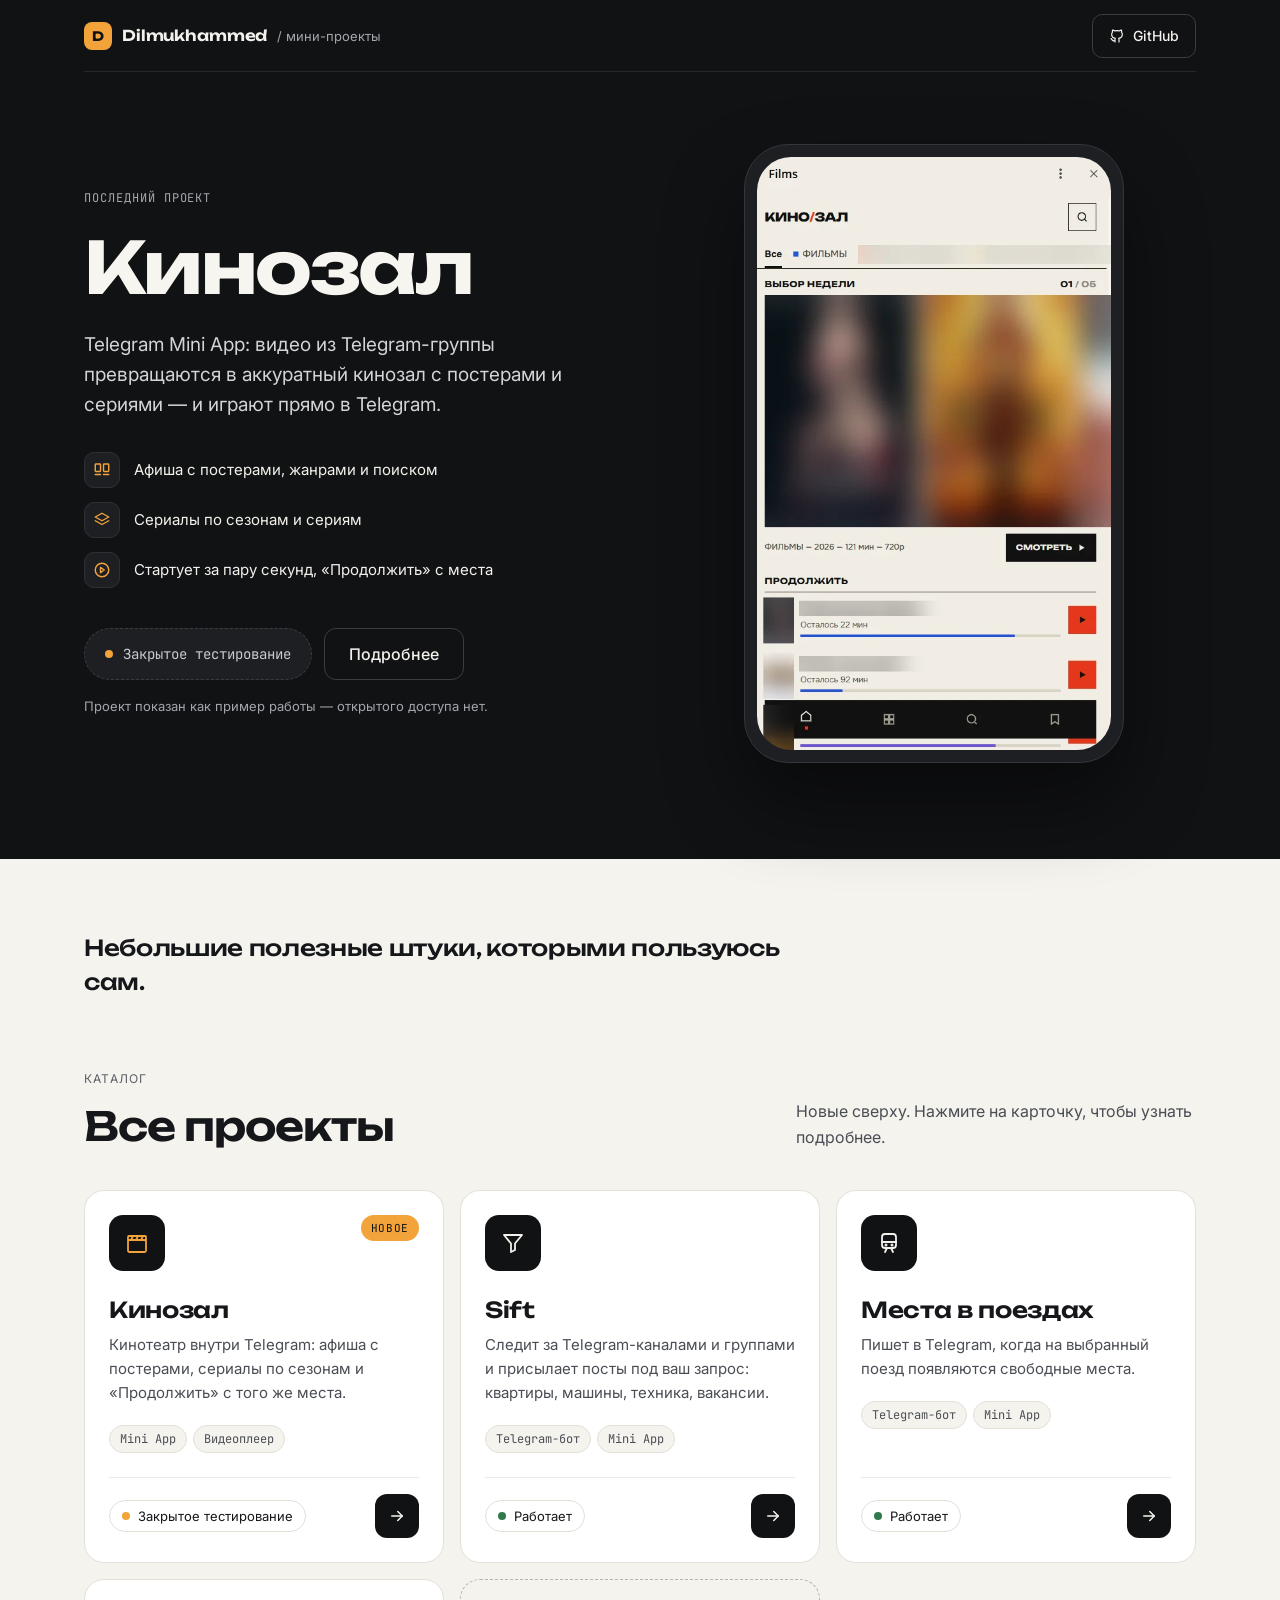
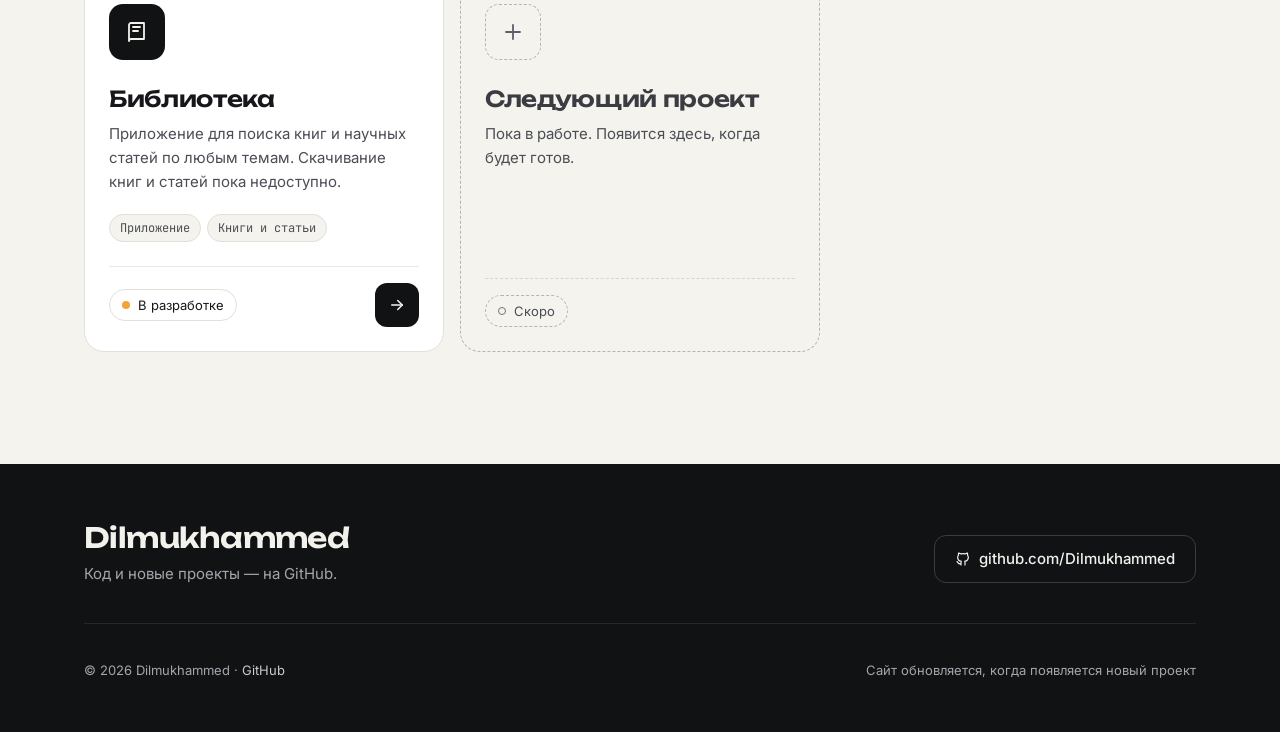
==== commit 08706a8a: "Add Kinozal project with screenshots as the latest project Co-Authored-By: Claude Opus 5.5 <noreply@" ====
--- a/index.html
+++ b/index.html
@@ -4,11 +4,11 @@
 <meta charset="utf-8">
 <meta name="viewport" content="width=device-width, initial-scale=1">
 <title>Dilmukhammed — проекты</title>
-<meta name="description" content="Небольшие полезные проекты Dilmukhammed: Telegram-бот Sift, который присылает посты из Telegram-каналов под ваш запрос, бот «Места в поездах», который сообщает о свободных местах на поезда Узбекистана, и приложение «Библиотека» для поиска книг и статей.">
+<meta name="description" content="Небольшие проекты Dilmukhammed: Telegram Mini App «Кинозал» — кинотеатр с афишей и сериалами внутри Telegram, бот Sift, который присылает посты из Telegram-каналов под ваш запрос, бот «Места в поездах» для поездов Узбекистана и приложение «Библиотека» для поиска книг и статей.">
 <meta name="theme-color" content="#111214">
 <meta property="og:type" content="website">
 <meta property="og:title" content="Dilmukhammed — проекты">
-<meta property="og:description" content="Небольшие полезные штуки, которыми пользуюсь сам: бот Sift, бот «Места в поездах» и приложение «Библиотека».">
+<meta property="og:description" content="Небольшие полезные штуки: Mini App «Кинозал», бот Sift, бот «Места в поездах» и приложение «Библиотека».">
 <meta property="og:url" content="https://dilmukhammed.github.io/">
 <meta property="og:locale" content="ru_RU">
 <link rel="canonical" href="https://dilmukhammed.github.io/">
@@ -44,68 +44,37 @@
       <div>
         <div class="hero-meta tight">
           <span class="kicker-mono">Последний проект</span>
-          <span class="pill-dark sm"><span class="dot dot-ok glow" aria-hidden="true"></span>Работает</span>
         </div>
 
-        <h1 class="hero-title" id="hero-title">Sift</h1>
+        <h1 class="hero-title" id="hero-title">Кинозал</h1>
 
-        <p class="lead">Telegram-бот следит за публичными каналами и группами и сразу присылает посты, которые подходят под ваш запрос, написанный обычными словами.</p>
+        <p class="lead">Telegram Mini App: видео из Telegram-группы превращаются в аккуратный кинозал с постерами и сериями — и играют прямо в Telegram.</p>
 
         <ul class="ticks">
           <li>
-            <span class="tick-icon" aria-hidden="true"><svg width="18" height="18" viewBox="0 0 24 24" fill="none" stroke="currentColor" stroke-width="1.9" stroke-linecap="round" stroke-linejoin="round"><path d="M21 15a2 2 0 0 1-2 2H7l-4 4V5a2 2 0 0 1 2-2h14a2 2 0 0 1 2 2z"/></svg></span>
-            Запрос простыми словами
+            <span class="tick-icon" aria-hidden="true"><svg width="18" height="18" viewBox="0 0 24 24" fill="none" stroke="currentColor" stroke-width="1.9" stroke-linecap="round" stroke-linejoin="round"><rect x="3" y="4" width="7" height="10" rx="1"/><rect x="14" y="4" width="7" height="10" rx="1"/><path d="M3 18h7"/><path d="M14 18h7"/></svg></span>
+            Афиша с постерами, жанрами и поиском
           </li>
           <li>
-            <span class="tick-icon" aria-hidden="true"><svg width="18" height="18" viewBox="0 0 24 24" fill="none" stroke="currentColor" stroke-width="1.9" stroke-linecap="round" stroke-linejoin="round"><path d="M3 4h18l-7 8.5V19l-4 2v-8.5z"/></svg></span>
-            Проверяет цену, валюту и параметры
+            <span class="tick-icon" aria-hidden="true"><svg width="18" height="18" viewBox="0 0 24 24" fill="none" stroke="currentColor" stroke-width="1.9" stroke-linecap="round" stroke-linejoin="round"><path d="m12 3 9 5-9 5-9-5z"/><path d="m3 13 9 5 9-5"/></svg></span>
+            Сериалы по сезонам и сериям
           </li>
           <li>
-            <span class="tick-icon" aria-hidden="true"><svg width="18" height="18" viewBox="0 0 24 24" fill="none" stroke="currentColor" stroke-width="1.9" stroke-linecap="round" stroke-linejoin="round"><path d="M14 4h6v6"/><path d="M20 4 11 13"/><path d="M18 14v5a1 1 0 0 1-1 1H5a1 1 0 0 1-1-1V7a1 1 0 0 1 1-1h5"/></svg></span>
-            Ссылка на оригинальный пост
+            <span class="tick-icon" aria-hidden="true"><svg width="18" height="18" viewBox="0 0 24 24" fill="none" stroke="currentColor" stroke-width="1.9" stroke-linecap="round" stroke-linejoin="round"><circle cx="12" cy="12" r="9"/><path d="m10 8.5 5 3.5-5 3.5z"/></svg></span>
+            Стартует за пару секунд, «Продолжить» с места
           </li>
         </ul>
 
         <div class="actions">
-          <a class="btn btn-primary" href="https://t.me/sift_alert_bot" target="_blank" rel="noopener">
-            Открыть бота
-            <svg aria-hidden="true" width="18" height="18" viewBox="0 0 24 24" fill="none" stroke="currentColor" stroke-width="2" stroke-linecap="round" stroke-linejoin="round"><path d="M5 12h14"/><path d="m13 6 6 6-6 6"/></svg>
-          </a>
-          <a class="btn btn-ghost" href="sift/index.html">Подробнее</a>
+          <span class="status-badge"><span class="dot dot-accent" aria-hidden="true"></span>Закрытое тестирование</span>
+          <a class="btn btn-ghost" href="kinozal/index.html">Подробнее</a>
         </div>
-        <p class="hero-note">Доступ по запросу — нажмите <kbd>/start</kbd>, владелец подтвердит.</p>
+        <p class="hero-note">Проект показан как пример работы — открытого доступа нет.</p>
       </div>
 
       <div class="phone-wrap">
-        <div class="phone" role="img" aria-label="Пример уведомления Sift: по запросу «сниму двушку до 500$, Чиланзар» найден пост из канала «Аренда Ташкент», цена 450 долларов в месяц, кнопки «Открыть пост», «Открыть в Sift» и оценка находки">
-          <div class="screen">
-            <div class="chat-head">
-              <svg width="20" height="20" viewBox="0 0 24 24" fill="none" stroke="#8B98A5" stroke-width="2" stroke-linecap="round" stroke-linejoin="round"><path d="m15 18-6-6 6-6"/></svg>
-              <div class="avatar"><svg width="20" height="20" viewBox="0 0 24 24" fill="none" stroke="#111214" stroke-width="2" stroke-linecap="round" stroke-linejoin="round"><path d="M3 4h18l-7 8.5V19l-4 2v-8.5z"/></svg></div>
-              <div><div class="chat-title">Sift</div><div class="chat-sub">бот</div></div>
-            </div>
-            <div class="msgs">
-              <div class="msg-out">сниму двушку до 500$, Чиланзар</div>
-              <div class="msg msg-in">
-                <div class="msg-strong"><span class="dot dot-ok"></span>Запрос сохранён</div>
-                Слежу за 5 каналами и группами.
-              </div>
-              <div class="msg msg-in msg-full">
-                <div class="msg-body">
-                  <div class="msg-strong accent"><svg width="14" height="14" viewBox="0 0 24 24" fill="none" stroke="currentColor" stroke-width="2.2" stroke-linecap="round" stroke-linejoin="round"><path d="M6 8a6 6 0 0 1 12 0c0 7 3 9 3 9H3s3-2 3-9"/><path d="M10.3 21a1.94 1.94 0 0 0 3.4 0"/></svg>Найдено по запросу</div>
-                  <div class="msg-hl">«сниму двушку до 500$, Чиланзар»</div>
-                  <div class="msg-quote"><b>Аренда Ташкент</b>Сдаётся 2-комн. квартира, Чиланзар-9, рядом метро. Мебель, техника. 450$ в месяц.</div>
-                  <div class="msg-hl">Цена: 450 $/мес</div>
-                  <div class="msg-meta">в лимите · до 500 $/мес</div>
-                </div>
-                <div class="msg-btns"><span>Открыть пост</span><span>Открыть в Sift</span><span>👍</span><span>👎</span></div>
-              </div>
-            </div>
-            <div class="composer">
-              <div class="composer-input">Сообщение</div>
-              <div class="composer-btn">Mini App</div>
-            </div>
-          </div>
+        <div class="phone">
+          <div class="screen kz-shot"><img src="kinozal/shots/home.webp" width="555" height="929" alt="Главный экран Кинозала: надпись «КИНО/ЗАЛ», ряд тем, «Выбор недели» с постерами и раздел «Продолжить» с полосками прогресса, внизу меню. Названия и постеры размыты."></div>
         </div>
       </div>
     </div>
@@ -113,7 +82,7 @@
 </div>
 
   <section class="wrap" style="padding-top:72px" aria-label="О сайте">
-    <p class="intro">Небольшие полезные штуки, которыми пользуюсь сам. Бесплатно.</p>
+    <p class="intro">Небольшие полезные штуки, которыми пользуюсь сам.</p>
   </section>
 
   <section id="projects" class="wrap section end" style="padding-top:72px" aria-labelledby="projects-title">
@@ -126,10 +95,23 @@
     </div>
 
     <div class="grid">
+      <a class="card" href="kinozal/index.html">
+        <div class="card-top">
+          <span class="tile-icon accent" aria-hidden="true"><svg width="24" height="24" viewBox="0 0 24 24" fill="none" stroke="currentColor" stroke-width="1.8" stroke-linecap="round" stroke-linejoin="round"><rect x="3" y="9" width="18" height="12" rx="1.5"/><path d="M3 9V6a1 1 0 0 1 1-1h16a1 1 0 0 1 1 1v3"/><path d="m8 5-2 4"/><path d="m13 5-2 4"/><path d="m18 5-2 4"/></svg></span>
+          <span class="badge-new">новое</span>
+        </div>
+        <h3>Кинозал</h3>
+        <p>Кинотеатр внутри Telegram: афиша с постерами, сериалы по сезонам и «Продолжить» с того же места.</p>
+        <div class="tags"><span class="tag">Mini App</span><span class="tag">Видеоплеер</span></div>
+        <div class="card-foot">
+          <span class="status"><span class="dot dot-accent" aria-hidden="true"></span>Закрытое тестирование</span>
+          <span class="go" aria-hidden="true"><svg width="18" height="18" viewBox="0 0 24 24" fill="none" stroke="currentColor" stroke-width="2" stroke-linecap="round" stroke-linejoin="round"><path d="M5 12h14"/><path d="m13 6 6 6-6 6"/></svg></span>
+        </div>
+      </a>
+
       <a class="card" href="sift/index.html">
         <div class="card-top">
-          <span class="tile-icon accent" aria-hidden="true"><svg width="24" height="24" viewBox="0 0 24 24" fill="none" stroke="currentColor" stroke-width="1.8" stroke-linecap="round" stroke-linejoin="round"><path d="M3 4h18l-7 8.5V19l-4 2v-8.5z"/></svg></span>
-          <span class="badge-new">новое</span>
+          <span class="tile-icon" aria-hidden="true"><svg width="24" height="24" viewBox="0 0 24 24" fill="none" stroke="currentColor" stroke-width="1.8" stroke-linecap="round" stroke-linejoin="round"><path d="M3 4h18l-7 8.5V19l-4 2v-8.5z"/></svg></span>
         </div>
         <h3>Sift</h3>
         <p>Следит за Telegram-каналами и группами и присылает посты под ваш запрос: квартиры, машины, техника, вакансии.</p>
--- a/assets/style.css
+++ b/assets/style.css
@@ -409,3 +409,23 @@
   .msg, .msg-full, .results { width: 92%; max-width: 92%; }
   .btn { padding: 0 20px; }
 }
+
+/* ---------- Кинозал: screenshots ---------- */
+.screen.kz-shot { background: #F1ECE3; }
+.kz-shot img { display: block; width: 100%; height: auto; }
+.shots {
+  display: flex; gap: 20px; list-style: none; margin: 0; padding: 0 0 16px;
+  overflow-x: auto; scroll-snap-type: x mandatory; overscroll-behavior-x: contain;
+}
+.shot { flex: none; width: 240px; scroll-snap-align: start; }
+.shot figure, .shot-wide { margin: 0; }
+.shot img, .shot-wide img {
+  display: block; width: 100%; height: auto; border-radius: 20px;
+  border: 1px solid var(--line-3); background: #F1ECE3;
+}
+.shot figcaption, .shot-wide figcaption { margin-top: 12px; font-size: 14px; line-height: 20px; color: var(--muted); }
+.shot-wide { margin-top: 32px; max-width: 880px; }
+.shot-wide img { background: #111111; }
+@media (max-width: 380px) {
+  .shot { width: 200px; }
+}
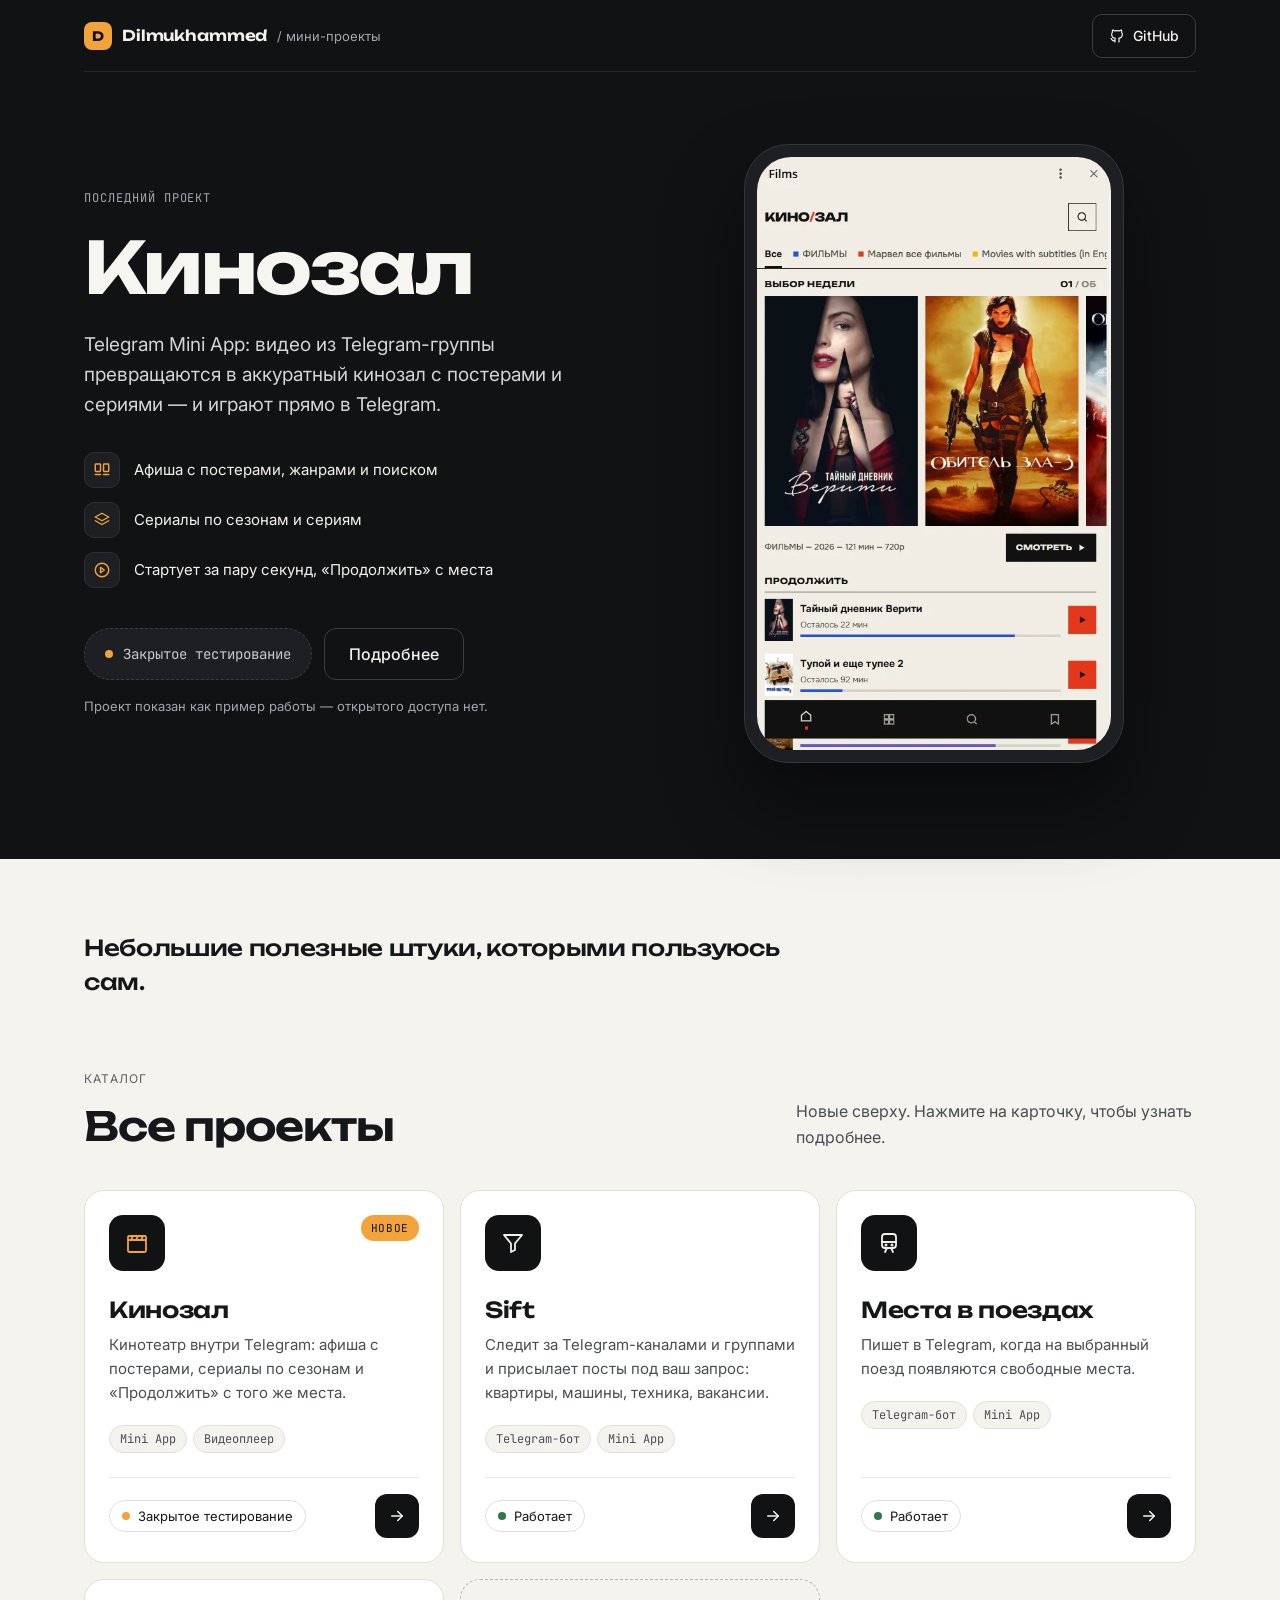
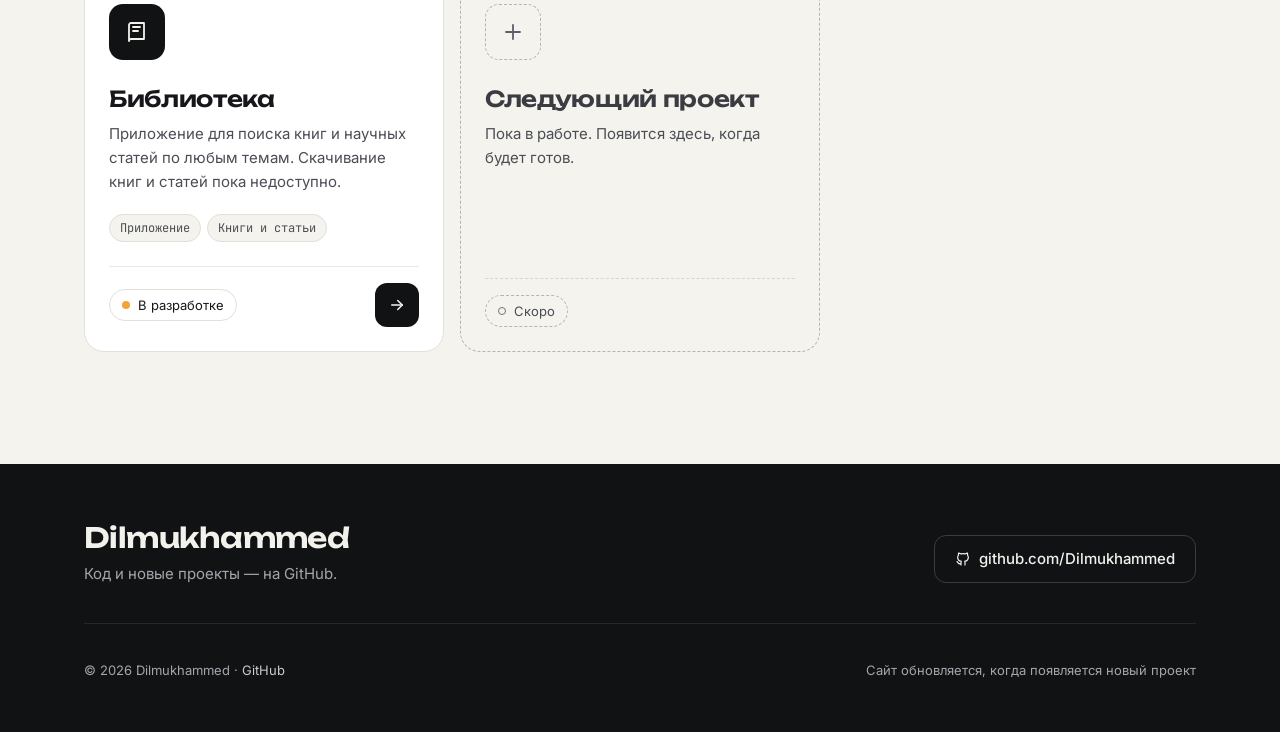
==== commit 307319c1: "Kinozal: show screenshots without blur Co-Authored-By: Claude Opus 5.5 <noreply@anthropic.com>" ====
--- a/index.html
+++ b/index.html
@@ -74,7 +74,7 @@
 
       <div class="phone-wrap">
         <div class="phone">
-          <div class="screen kz-shot"><img src="kinozal/shots/home.webp" width="555" height="929" alt="Главный экран Кинозала: надпись «КИНО/ЗАЛ», ряд тем, «Выбор недели» с постерами и раздел «Продолжить» с полосками прогресса, внизу меню. Названия и постеры размыты."></div>
+          <div class="screen kz-shot"><img src="kinozal/shots/home.webp" width="555" height="929" alt="Главный экран Кинозала: надпись «КИНО/ЗАЛ», ряд тем, «Выбор недели» с постерами и раздел «Продолжить» с полосками прогресса, внизу меню."></div>
         </div>
       </div>
     </div>
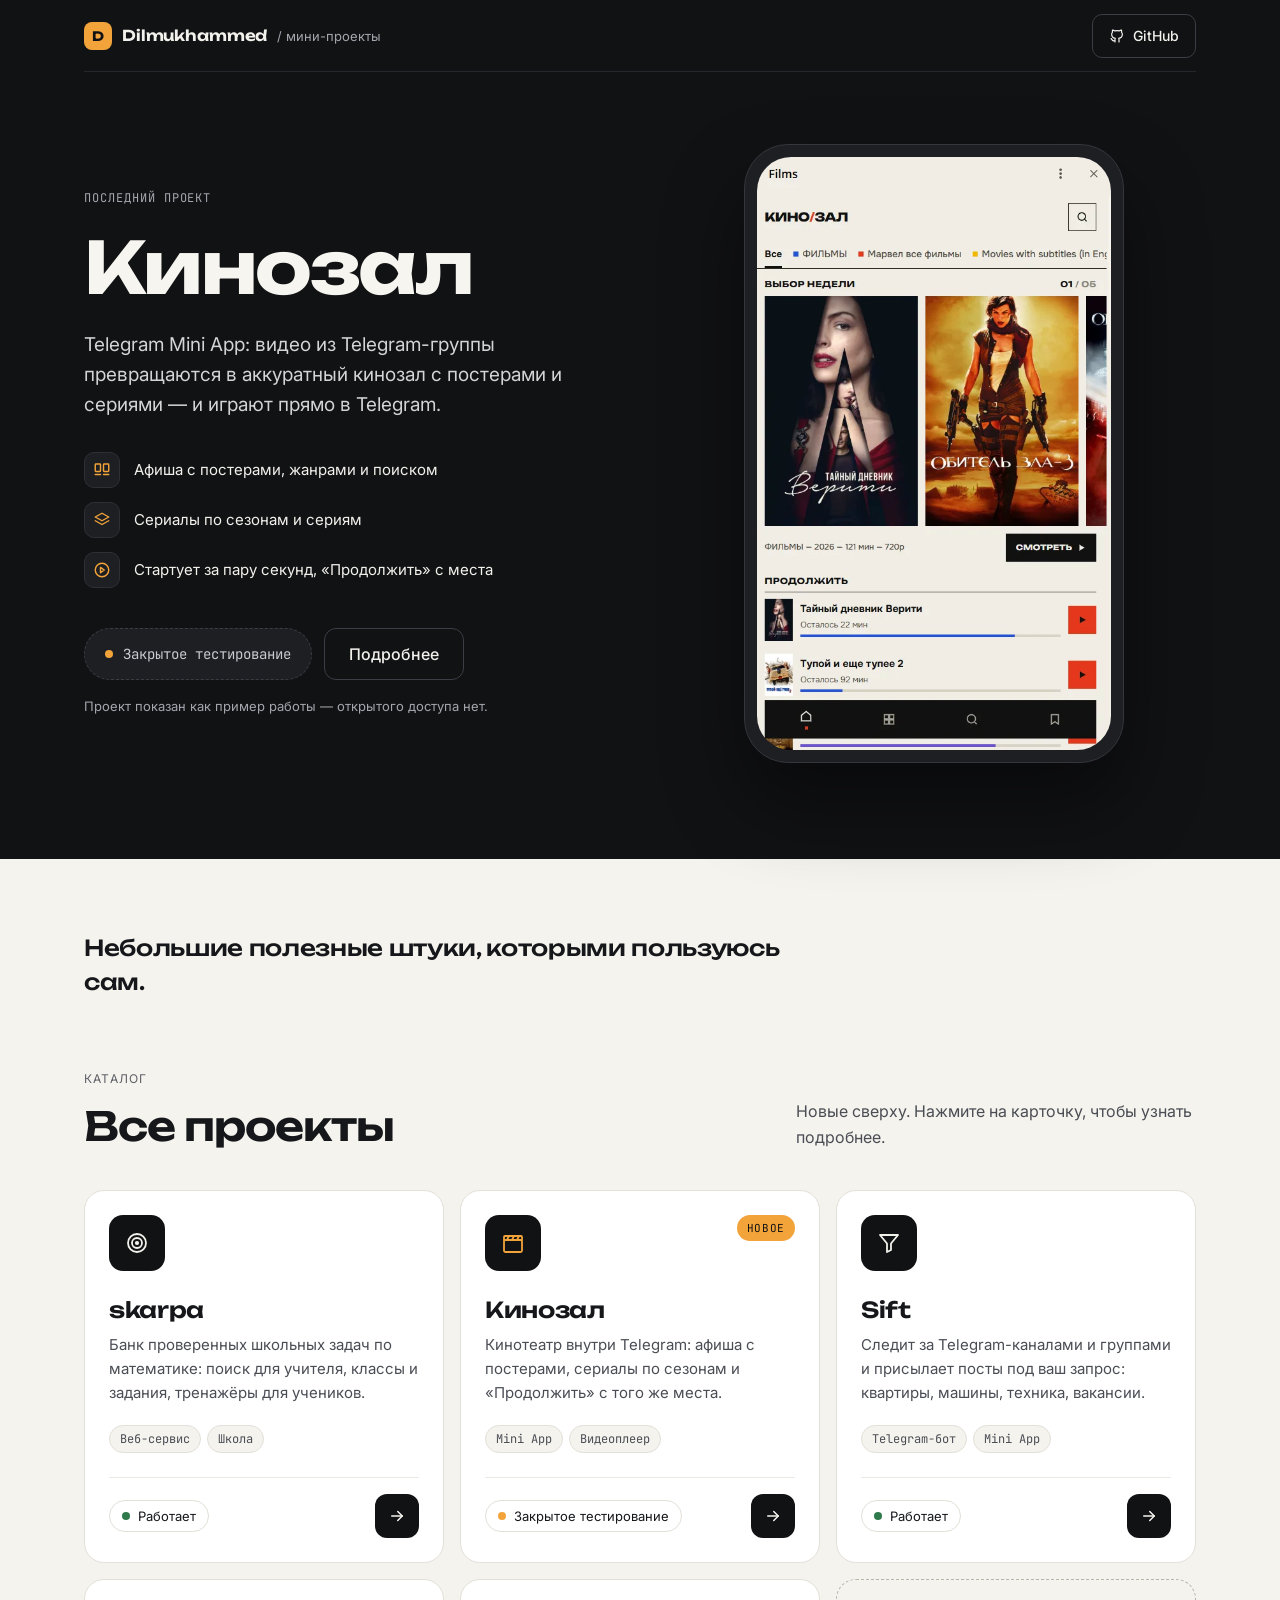
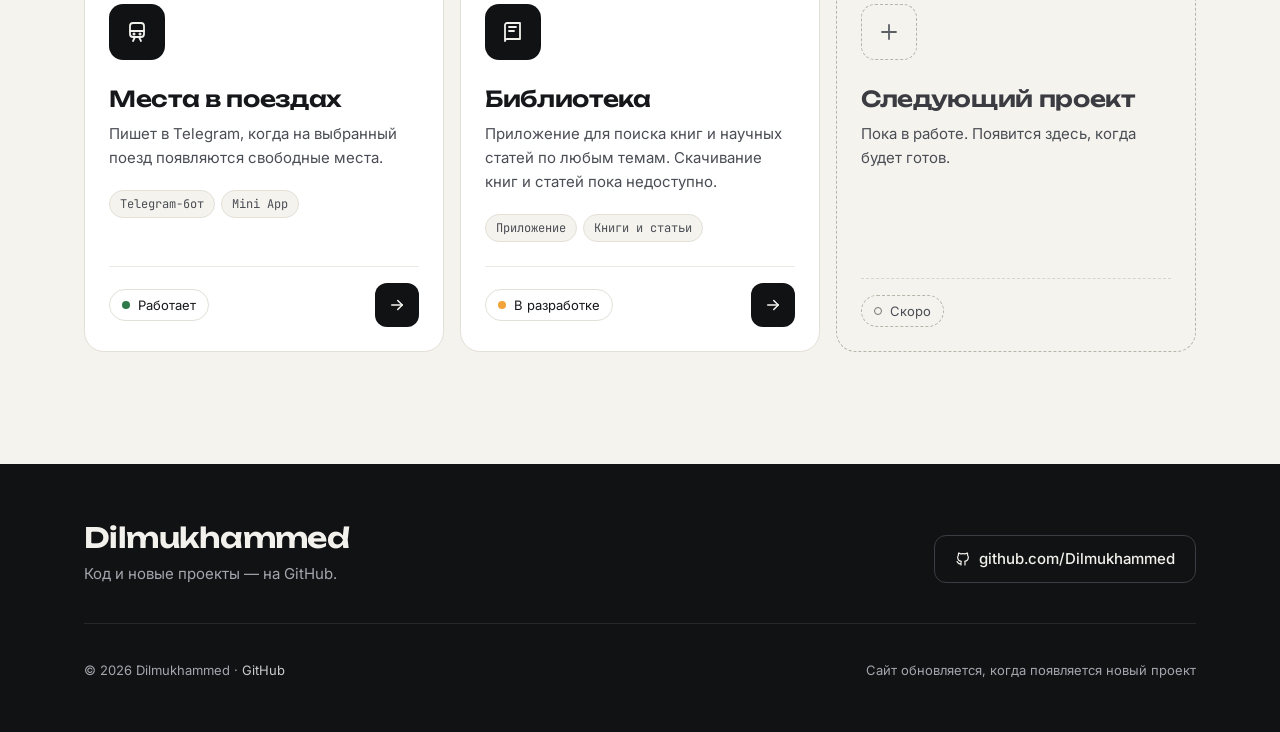
==== commit fc20ab3b: "Add skarpa project page with screenshots Co-Authored-By: Claude Fable 5.2 <noreply@anthropic.com>" ====
--- a/index.html
+++ b/index.html
@@ -4,11 +4,11 @@
 <meta charset="utf-8">
 <meta name="viewport" content="width=device-width, initial-scale=1">
 <title>Dilmukhammed — проекты</title>
-<meta name="description" content="Небольшие проекты Dilmukhammed: Telegram Mini App «Кинозал» — кинотеатр с афишей и сериалами внутри Telegram, бот Sift, который присылает посты из Telegram-каналов под ваш запрос, бот «Места в поездах» для поездов Узбекистана и приложение «Библиотека» для поиска книг и статей.">
+<meta name="description" content="Небольшие проекты Dilmukhammed: skarpa — банк проверенных школьных задач по математике с кабинетами учителя и ученика, Telegram Mini App «Кинозал» — кинотеатр с афишей и сериалами внутри Telegram, бот Sift, который присылает посты из Telegram-каналов под ваш запрос, бот «Места в поездах» для поездов Узбекистана и приложение «Библиотека» для поиска книг и статей.">
 <meta name="theme-color" content="#111214">
 <meta property="og:type" content="website">
 <meta property="og:title" content="Dilmukhammed — проекты">
-<meta property="og:description" content="Небольшие полезные штуки: Mini App «Кинозал», бот Sift, бот «Места в поездах» и приложение «Библиотека».">
+<meta property="og:description" content="Небольшие полезные штуки: банк школьных задач skarpa, Mini App «Кинозал», бот Sift, бот «Места в поездах» и приложение «Библиотека».">
 <meta property="og:url" content="https://dilmukhammed.github.io/">
 <meta property="og:locale" content="ru_RU">
 <link rel="canonical" href="https://dilmukhammed.github.io/">
@@ -95,6 +95,19 @@
     </div>
 
     <div class="grid">
+      <a class="card" href="skarpa/index.html">
+        <div class="card-top">
+          <span class="tile-icon" aria-hidden="true"><svg width="24" height="24" viewBox="0 0 24 24" fill="none" stroke="currentColor" stroke-width="1.8" stroke-linecap="round" stroke-linejoin="round"><circle cx="12" cy="12" r="9"/><circle cx="12" cy="12" r="5"/><circle cx="12" cy="12" r="1.2" fill="currentColor"/></svg></span>
+        </div>
+        <h3>skarpa</h3>
+        <p>Банк проверенных школьных задач по математике: поиск для учителя, классы и задания, тренажёры для учеников.</p>
+        <div class="tags"><span class="tag">Веб-сервис</span><span class="tag">Школа</span></div>
+        <div class="card-foot">
+          <span class="status"><span class="dot dot-ok-ink" aria-hidden="true"></span>Работает</span>
+          <span class="go" aria-hidden="true"><svg width="18" height="18" viewBox="0 0 24 24" fill="none" stroke="currentColor" stroke-width="2" stroke-linecap="round" stroke-linejoin="round"><path d="M5 12h14"/><path d="m13 6 6 6-6 6"/></svg></span>
+        </div>
+      </a>
+
       <a class="card" href="kinozal/index.html">
         <div class="card-top">
           <span class="tile-icon accent" aria-hidden="true"><svg width="24" height="24" viewBox="0 0 24 24" fill="none" stroke="currentColor" stroke-width="1.8" stroke-linecap="round" stroke-linejoin="round"><rect x="3" y="9" width="18" height="12" rx="1.5"/><path d="M3 9V6a1 1 0 0 1 1-1h16a1 1 0 0 1 1 1v3"/><path d="m8 5-2 4"/><path d="m13 5-2 4"/><path d="m18 5-2 4"/></svg></span>
--- a/assets/style.css
+++ b/assets/style.css
@@ -381,7 +381,7 @@
 }
 
 /* ---------- responsive ---------- */
-@media (max-width: 900px) {
+@media (max-width: 1080px) {
   .nav-links { display: none; }
 }
 @media (max-width: 720px) {
@@ -429,3 +429,25 @@
 @media (max-width: 380px) {
   .shot { width: 200px; }
 }
+
+/* ---------- skarpa: desktop screenshots ---------- */
+.browser-wrap { min-width: 0; }
+.browser {
+  border-radius: 16px; overflow: hidden; background: var(--graphite-2);
+  border: 1px solid #33363C; box-shadow: 0 40px 80px rgba(0,0,0,.45);
+}
+.browser-bar { display: flex; gap: 6px; padding: 12px 14px; }
+.browser-bar i { width: 10px; height: 10px; border-radius: 50%; background: var(--line-dark-3); }
+.browser img { width: 100%; height: auto; }
+.shot-group { margin: 40px 0 16px; font-size: 18px; line-height: 26px; font-weight: 600; }
+.section-head + .shot-group { margin-top: 0; }
+.shot-grid {
+  display: grid; grid-template-columns: repeat(auto-fit, minmax(min(440px, 100%), 1fr));
+  gap: 24px 20px; list-style: none; margin: 0; padding: 0;
+}
+.shot-grid figure { margin: 0; }
+.shot-grid img {
+  width: 100%; height: auto; border-radius: 14px;
+  border: 1px solid var(--line-3); background: #F2F2EE;
+}
+.shot-grid figcaption { margin-top: 10px; font-size: 14px; line-height: 20px; color: var(--muted); }
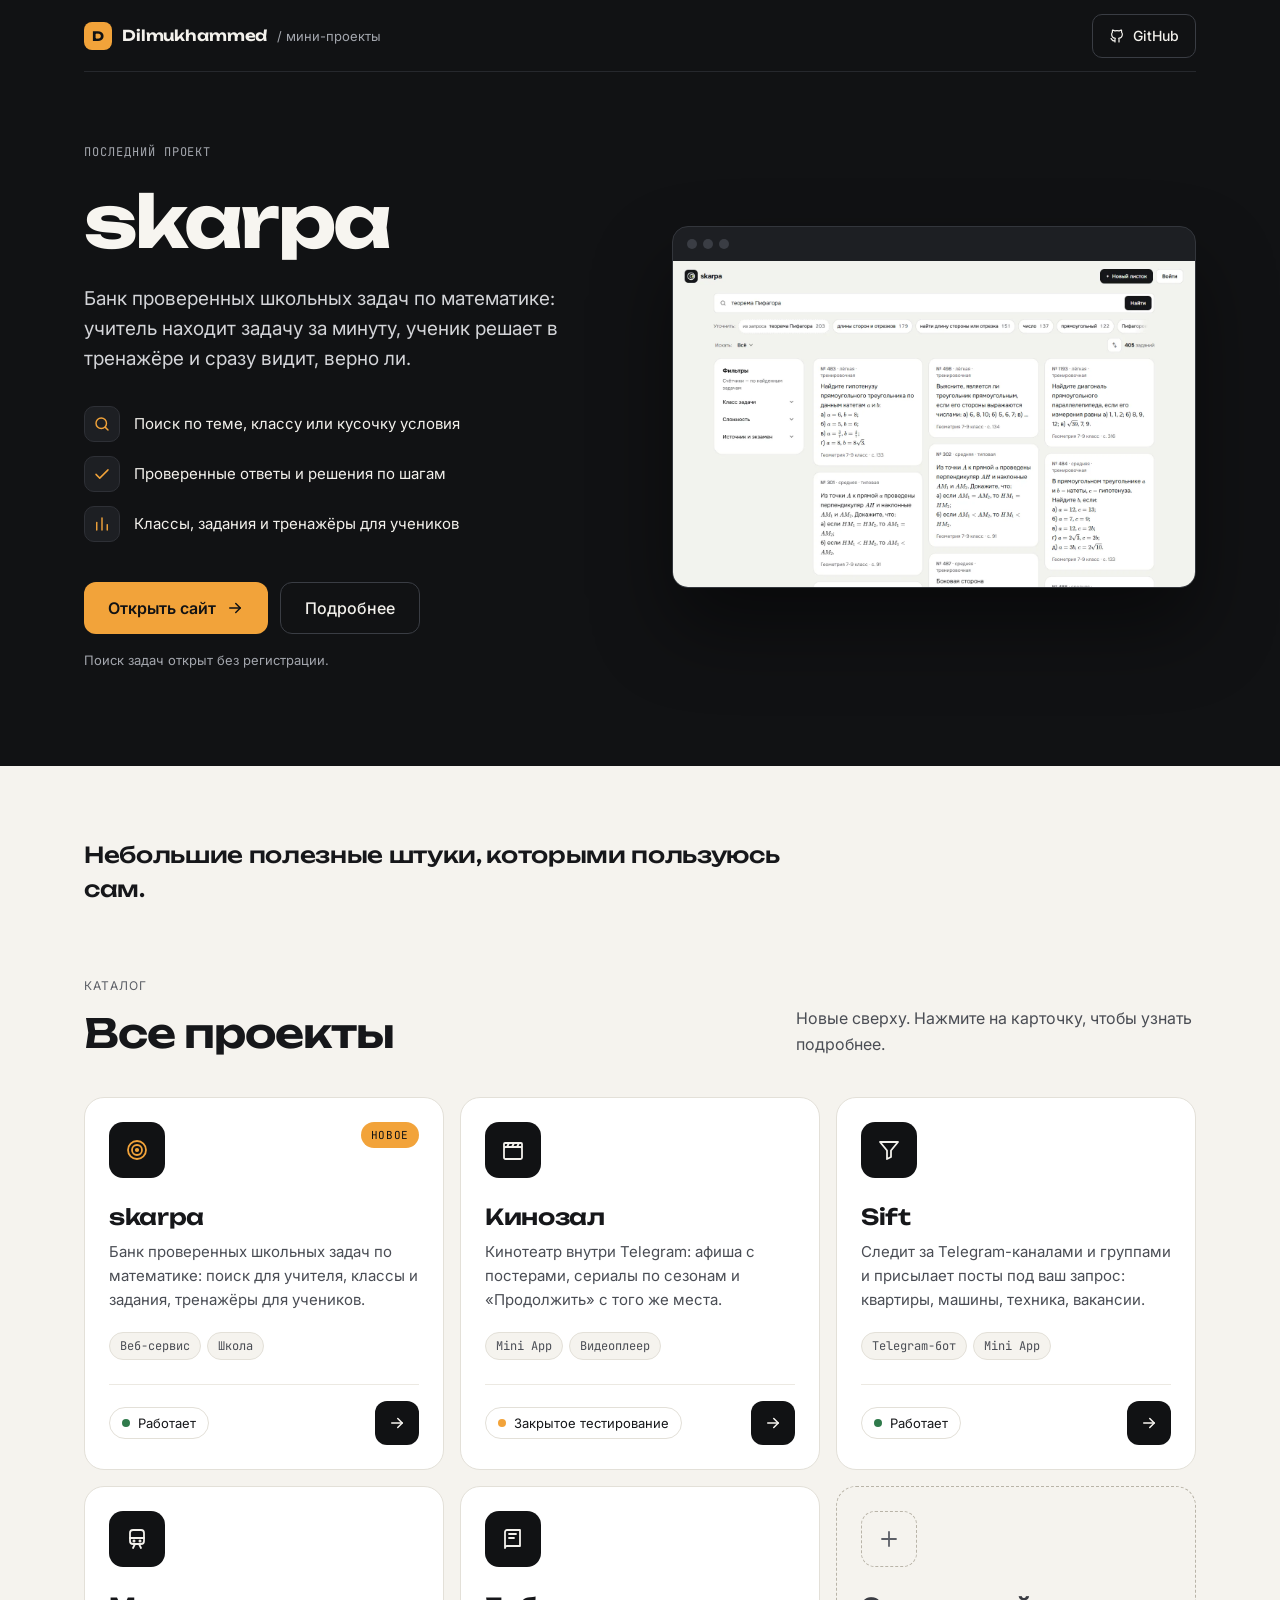
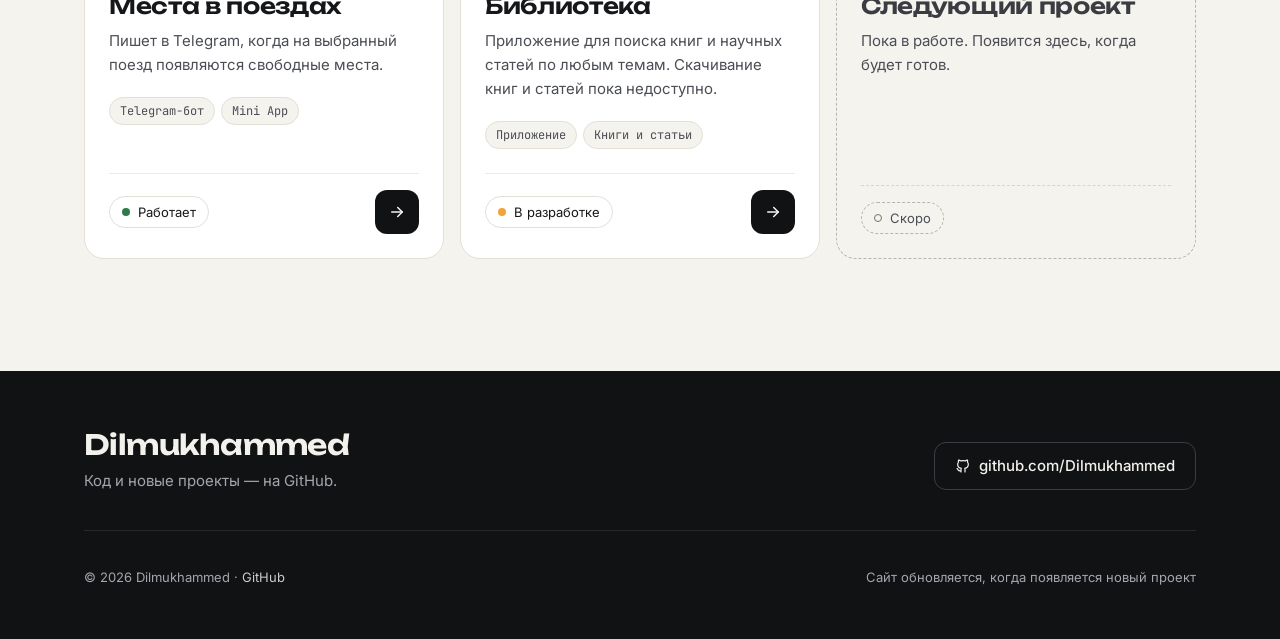
==== commit b3d11ec9: "Make skarpa the latest project on the home page Co-Authored-By: Claude Fable 5.2 <noreply@anthropic." ====
--- a/index.html
+++ b/index.html
@@ -40,41 +40,45 @@
 <main id="main">
 <div class="dark">
   <section class="hero wrap" aria-labelledby="hero-title">
-    <div class="hero-grid">
+    <div class="hero-grid wide-min">
       <div>
         <div class="hero-meta tight">
           <span class="kicker-mono">Последний проект</span>
         </div>
 
-        <h1 class="hero-title" id="hero-title">Кинозал</h1>
-
-        <p class="lead">Telegram Mini App: видео из Telegram-группы превращаются в аккуратный кинозал с постерами и сериями — и играют прямо в Telegram.</p>
+        <h1 class="hero-title" id="hero-title">skarpa</h1>
+
+        <p class="lead">Банк проверенных школьных задач по математике: учитель находит задачу за минуту, ученик решает в тренажёре и сразу видит, верно ли.</p>
 
         <ul class="ticks">
           <li>
-            <span class="tick-icon" aria-hidden="true"><svg width="18" height="18" viewBox="0 0 24 24" fill="none" stroke="currentColor" stroke-width="1.9" stroke-linecap="round" stroke-linejoin="round"><rect x="3" y="4" width="7" height="10" rx="1"/><rect x="14" y="4" width="7" height="10" rx="1"/><path d="M3 18h7"/><path d="M14 18h7"/></svg></span>
-            Афиша с постерами, жанрами и поиском
+            <span class="tick-icon" aria-hidden="true"><svg width="18" height="18" viewBox="0 0 24 24" fill="none" stroke="currentColor" stroke-width="1.9" stroke-linecap="round" stroke-linejoin="round"><circle cx="11" cy="11" r="7"/><path d="m20 20-3.5-3.5"/></svg></span>
+            Поиск по теме, классу или кусочку условия
           </li>
           <li>
-            <span class="tick-icon" aria-hidden="true"><svg width="18" height="18" viewBox="0 0 24 24" fill="none" stroke="currentColor" stroke-width="1.9" stroke-linecap="round" stroke-linejoin="round"><path d="m12 3 9 5-9 5-9-5z"/><path d="m3 13 9 5 9-5"/></svg></span>
-            Сериалы по сезонам и сериям
+            <span class="tick-icon" aria-hidden="true"><svg width="18" height="18" viewBox="0 0 24 24" fill="none" stroke="currentColor" stroke-width="1.9" stroke-linecap="round" stroke-linejoin="round"><path d="M4 12.5 9 17.5 20 6.5"/></svg></span>
+            Проверенные ответы и решения по шагам
           </li>
           <li>
-            <span class="tick-icon" aria-hidden="true"><svg width="18" height="18" viewBox="0 0 24 24" fill="none" stroke="currentColor" stroke-width="1.9" stroke-linecap="round" stroke-linejoin="round"><circle cx="12" cy="12" r="9"/><path d="m10 8.5 5 3.5-5 3.5z"/></svg></span>
-            Стартует за пару секунд, «Продолжить» с места
+            <span class="tick-icon" aria-hidden="true"><svg width="18" height="18" viewBox="0 0 24 24" fill="none" stroke="currentColor" stroke-width="1.9" stroke-linecap="round" stroke-linejoin="round"><path d="M5 20V10"/><path d="M12 20V4"/><path d="M19 20v-7"/></svg></span>
+            Классы, задания и тренажёры для учеников
           </li>
         </ul>
 
         <div class="actions">
-          <span class="status-badge"><span class="dot dot-accent" aria-hidden="true"></span>Закрытое тестирование</span>
-          <a class="btn btn-ghost" href="kinozal/index.html">Подробнее</a>
-        </div>
-        <p class="hero-note">Проект показан как пример работы — открытого доступа нет.</p>
-      </div>
-
-      <div class="phone-wrap">
-        <div class="phone">
-          <div class="screen kz-shot"><img src="kinozal/shots/home.webp" width="555" height="929" alt="Главный экран Кинозала: надпись «КИНО/ЗАЛ», ряд тем, «Выбор недели» с постерами и раздел «Продолжить» с полосками прогресса, внизу меню."></div>
+          <a class="btn btn-primary" href="https://skarpa.tech" target="_blank" rel="noopener">
+            Открыть сайт
+            <svg aria-hidden="true" width="18" height="18" viewBox="0 0 24 24" fill="none" stroke="currentColor" stroke-width="2" stroke-linecap="round" stroke-linejoin="round"><path d="M5 12h14"/><path d="m13 6 6 6-6 6"/></svg>
+          </a>
+          <a class="btn btn-ghost" href="skarpa/index.html">Подробнее</a>
+        </div>
+        <p class="hero-note">Поиск задач открыт без регистрации.</p>
+      </div>
+
+      <div class="browser-wrap">
+        <div class="browser">
+          <div class="browser-bar" aria-hidden="true"><i></i><i></i><i></i></div>
+          <img src="skarpa/shots/search.webp" width="1440" height="900" alt="Поиск skarpa по запросу «теорема Пифагора»: 405 заданий, подсказки для уточнения, фильтры и карточки задач с условиями и формулами.">
         </div>
       </div>
     </div>
@@ -97,7 +101,8 @@
     <div class="grid">
       <a class="card" href="skarpa/index.html">
         <div class="card-top">
-          <span class="tile-icon" aria-hidden="true"><svg width="24" height="24" viewBox="0 0 24 24" fill="none" stroke="currentColor" stroke-width="1.8" stroke-linecap="round" stroke-linejoin="round"><circle cx="12" cy="12" r="9"/><circle cx="12" cy="12" r="5"/><circle cx="12" cy="12" r="1.2" fill="currentColor"/></svg></span>
+          <span class="tile-icon accent" aria-hidden="true"><svg width="24" height="24" viewBox="0 0 24 24" fill="none" stroke="currentColor" stroke-width="1.8" stroke-linecap="round" stroke-linejoin="round"><circle cx="12" cy="12" r="9"/><circle cx="12" cy="12" r="5"/><circle cx="12" cy="12" r="1.2" fill="currentColor"/></svg></span>
+          <span class="badge-new">новое</span>
         </div>
         <h3>skarpa</h3>
         <p>Банк проверенных школьных задач по математике: поиск для учителя, классы и задания, тренажёры для учеников.</p>
@@ -110,8 +115,7 @@
 
       <a class="card" href="kinozal/index.html">
         <div class="card-top">
-          <span class="tile-icon accent" aria-hidden="true"><svg width="24" height="24" viewBox="0 0 24 24" fill="none" stroke="currentColor" stroke-width="1.8" stroke-linecap="round" stroke-linejoin="round"><rect x="3" y="9" width="18" height="12" rx="1.5"/><path d="M3 9V6a1 1 0 0 1 1-1h16a1 1 0 0 1 1 1v3"/><path d="m8 5-2 4"/><path d="m13 5-2 4"/><path d="m18 5-2 4"/></svg></span>
-          <span class="badge-new">новое</span>
+          <span class="tile-icon" aria-hidden="true"><svg width="24" height="24" viewBox="0 0 24 24" fill="none" stroke="currentColor" stroke-width="1.8" stroke-linecap="round" stroke-linejoin="round"><rect x="3" y="9" width="18" height="12" rx="1.5"/><path d="M3 9V6a1 1 0 0 1 1-1h16a1 1 0 0 1 1 1v3"/><path d="m8 5-2 4"/><path d="m13 5-2 4"/><path d="m18 5-2 4"/></svg></span>
         </div>
         <h3>Кинозал</h3>
         <p>Кинотеатр внутри Telegram: афиша с постерами, сериалы по сезонам и «Продолжить» с того же места.</p>
